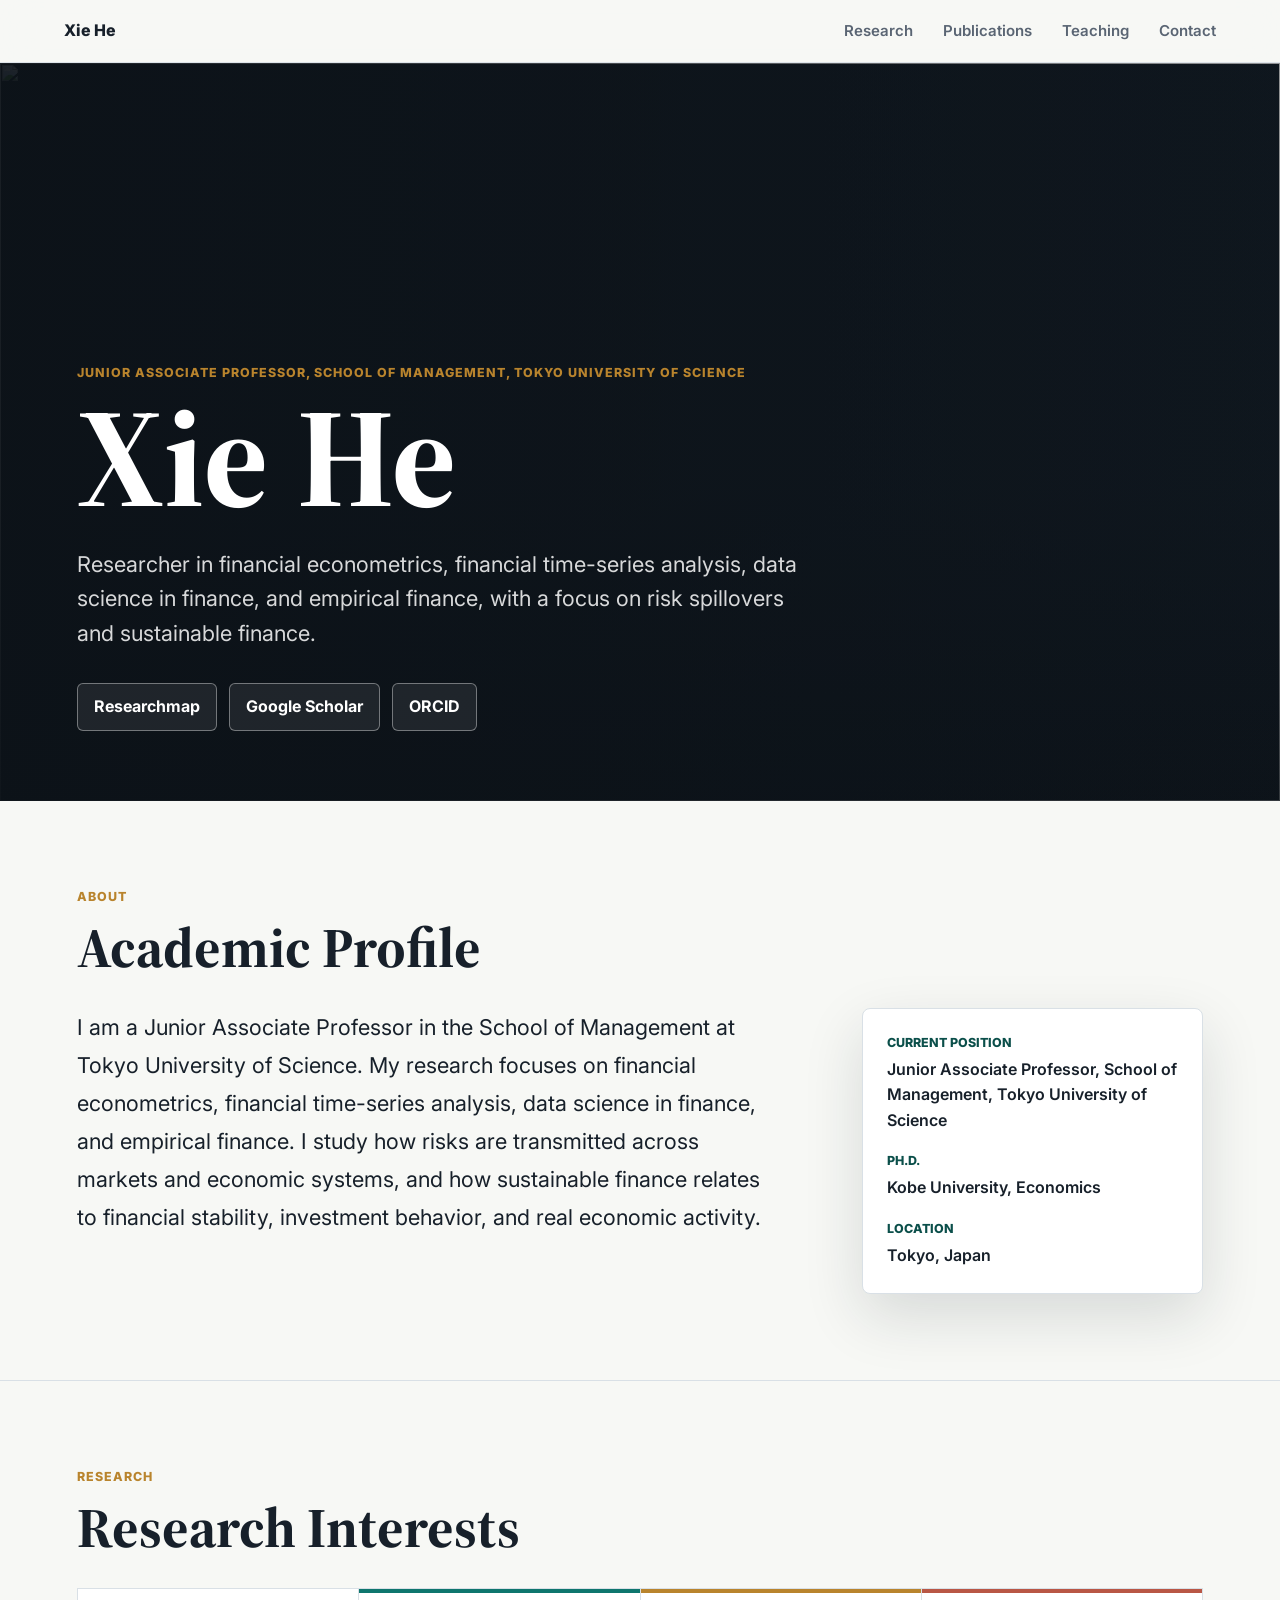
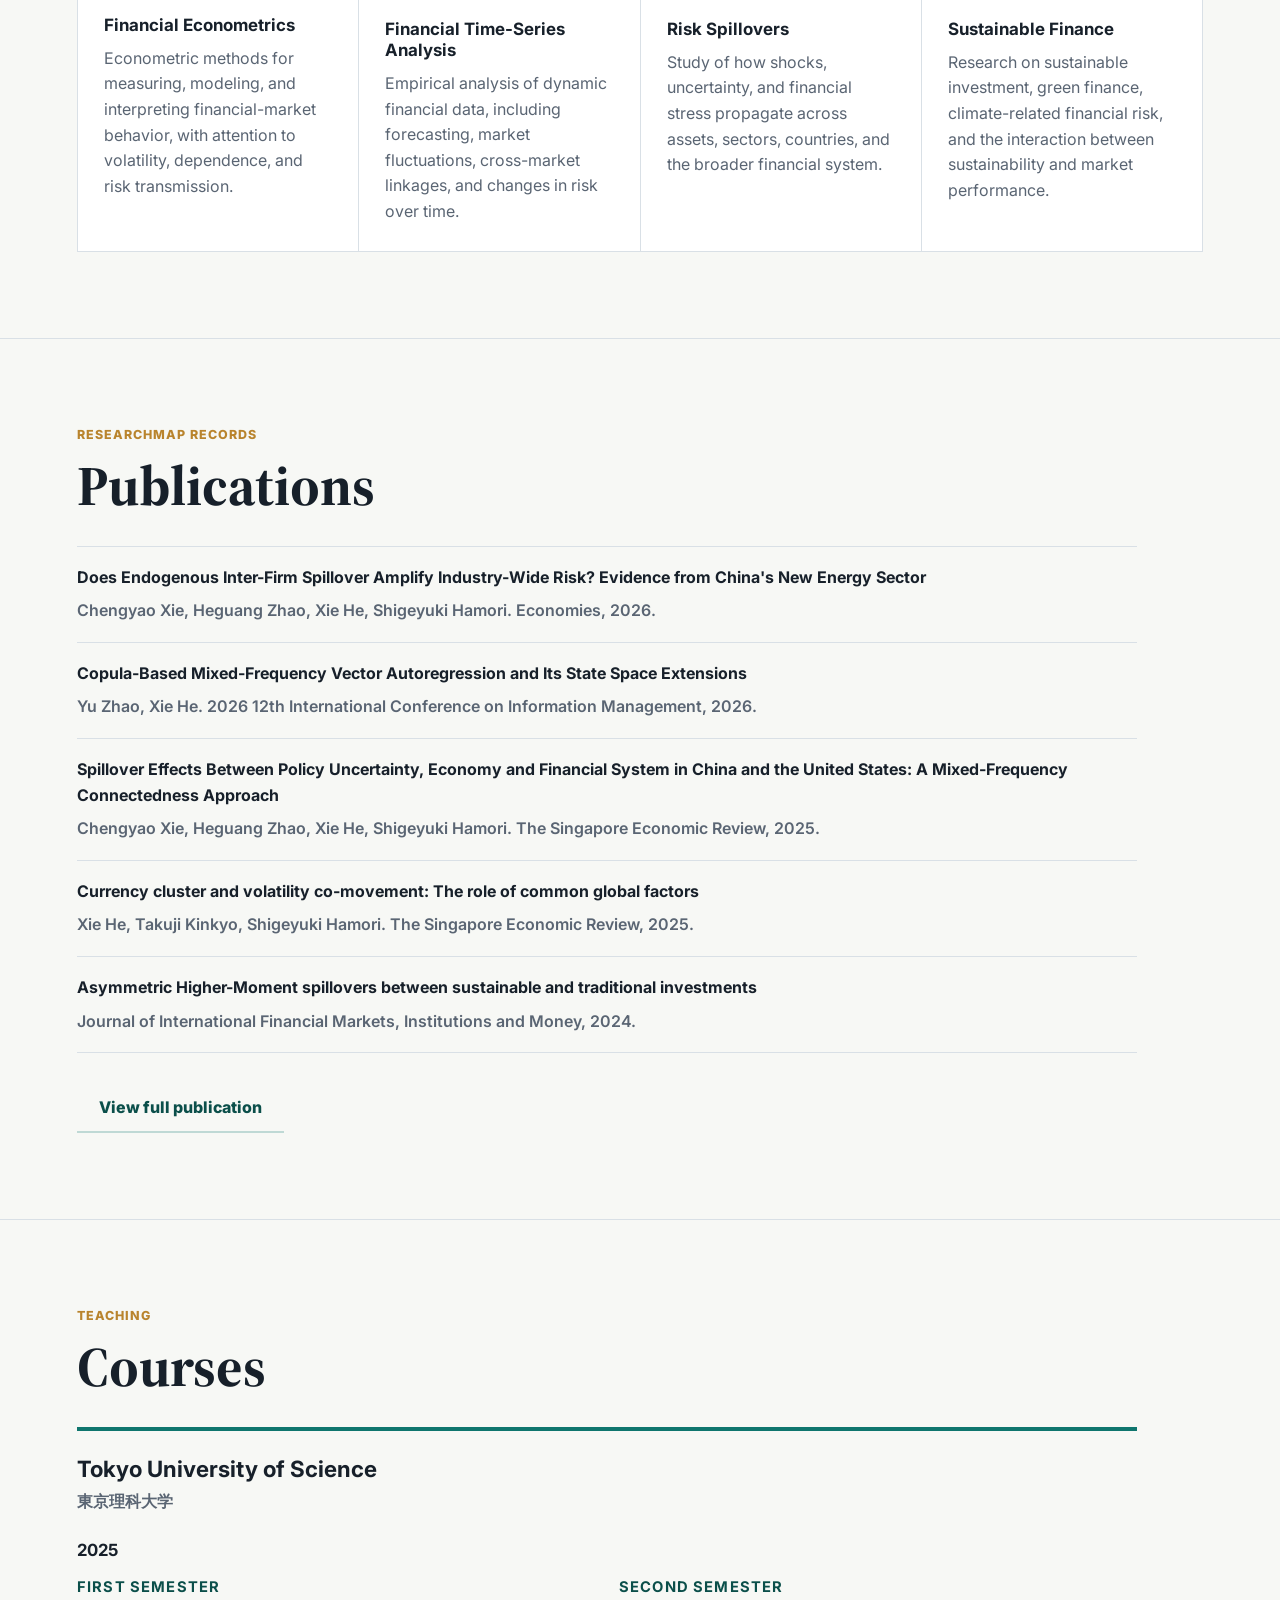
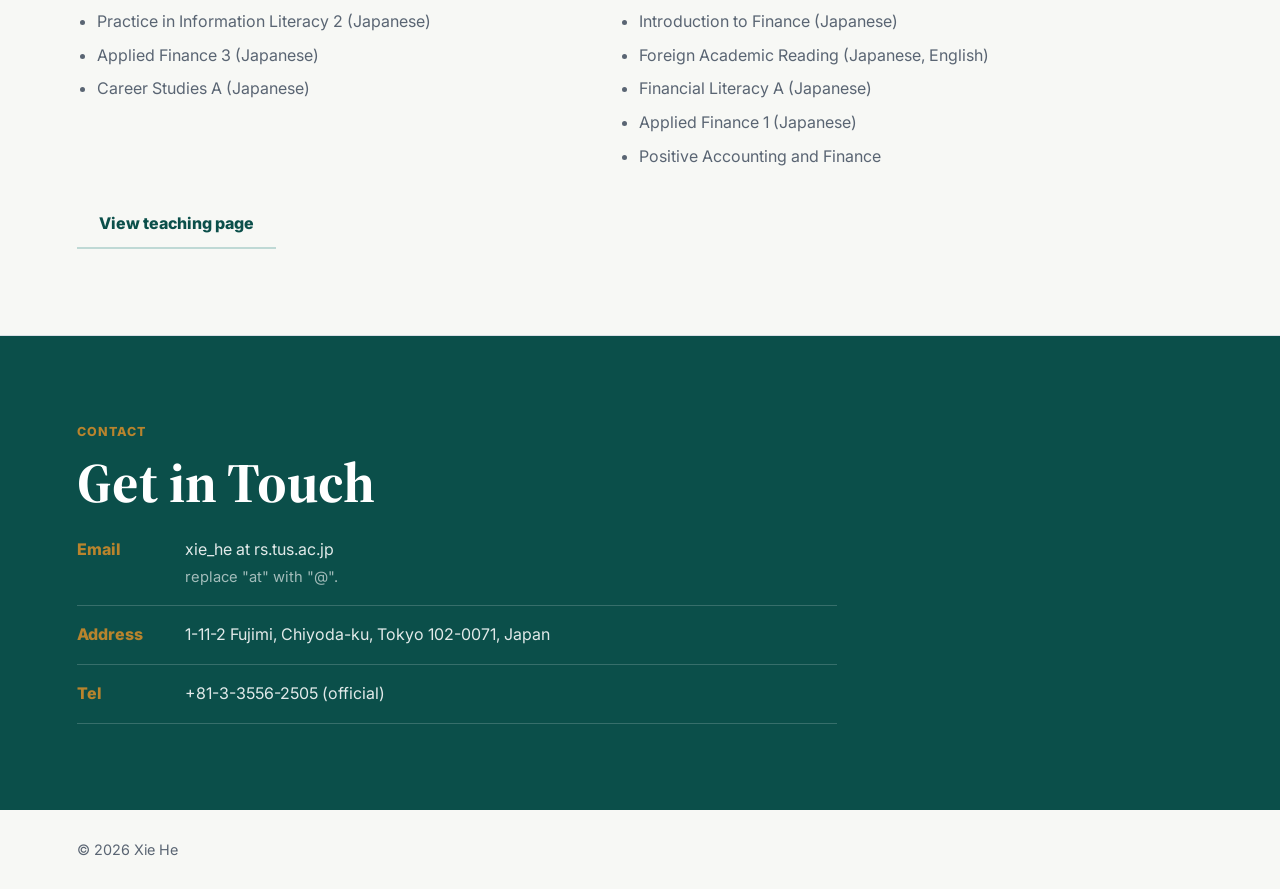
==== index.html @ 5fa8bd10 "Initial personal website" ====
<!doctype html>
<html lang="en">
  <head>
    <meta charset="utf-8">
    <meta name="viewport" content="width=device-width, initial-scale=1">
    <meta
      name="description"
      content="Personal academic website of Xie He, Junior Associate Professor at Tokyo University of Science."
    >
    <title>Xie He | Academic Website</title>
    <link rel="preconnect" href="https://fonts.googleapis.com">
    <link rel="preconnect" href="https://fonts.gstatic.com" crossorigin>
    <link
      href="https://fonts.googleapis.com/css2?family=Inter:wght@400;500;600;700;800&family=Source+Serif+4:opsz,wght@8..60,600;8..60,700&display=swap"
      rel="stylesheet"
    >
    <link rel="stylesheet" href="styles.css">
  </head>
  <body>
    <header class="site-header">
      <a class="brand" href="#top">Xie He</a>
      <nav class="nav" aria-label="Primary navigation">
        <a href="#research">Research</a>
        <a href="#publications">Publications</a>
        <a href="#teaching">Teaching</a>
        <a href="#contact">Contact</a>
      </nav>
    </header>

    <main id="top">
      <section class="hero" aria-labelledby="hero-title">
        <div class="hero-media" aria-hidden="true">
          <img src="assets/xie-he-portrait.jpg" alt="">
        </div>
        <div class="hero-content">
          <p class="eyebrow">Junior Associate Professor, School of Management, Tokyo University of Science</p>
          <h1 id="hero-title">Xie He</h1>
          <p class="hero-summary">
            Researcher in financial econometrics, financial time-series analysis,
            data science in finance, and empirical finance, with a focus on risk
            spillovers and sustainable finance.
          </p>
          <div class="hero-actions" aria-label="Profile links">
            <a href="https://researchmap.jp/xie_he" target="_blank" rel="noreferrer">Researchmap</a>
            <a href="https://scholar.google.com/citations?user=bqwHCJ0AAAAJ&hl" target="_blank" rel="noreferrer">Google Scholar</a>
            <a href="https://orcid.org/0009-0007-1790-4005" target="_blank" rel="noreferrer">ORCID</a>
          </div>
        </div>
      </section>

      <section class="intro band" aria-labelledby="about-title">
        <div class="section-heading">
          <p class="section-kicker">About</p>
          <h2 id="about-title">Academic Profile</h2>
        </div>
        <div class="intro-grid">
          <p>
            I am a Junior Associate Professor in the School of Management at Tokyo
            University of Science. My research focuses on financial econometrics,
            financial time-series analysis, data science in finance, and empirical
            finance. I study how risks are transmitted across markets and economic
            systems, and how sustainable finance relates to financial stability,
            investment behavior, and real economic activity.
          </p>
          <dl class="facts">
            <div>
              <dt>Current Position</dt>
              <dd>Junior Associate Professor, School of Management, Tokyo University of Science</dd>
            </div>
            <div>
              <dt>Ph.D.</dt>
              <dd>Kobe University, Economics</dd>
            </div>
            <div>
              <dt>Location</dt>
              <dd>Tokyo, Japan</dd>
            </div>
          </dl>
        </div>
      </section>

      <section id="research" class="band" aria-labelledby="research-title">
        <div class="section-heading">
          <p class="section-kicker">Research</p>
          <h2 id="research-title">Research Interests</h2>
        </div>
        <div class="research-list">
          <article>
            <h3>Financial Econometrics</h3>
            <p>
              Econometric methods for measuring, modeling, and interpreting
              financial-market behavior, with attention to volatility, dependence,
              and risk transmission.
            </p>
          </article>
          <article>
            <h3>Financial Time-Series Analysis</h3>
            <p>
              Empirical analysis of dynamic financial data, including forecasting,
              market fluctuations, cross-market linkages, and changes in risk over
              time.
            </p>
          </article>
          <article>
            <h3>Risk Spillovers</h3>
            <p>
              Study of how shocks, uncertainty, and financial stress propagate
              across assets, sectors, countries, and the broader financial system.
            </p>
          </article>
          <article>
            <h3>Sustainable Finance</h3>
            <p>
              Research on sustainable investment, green finance, climate-related
              financial risk, and the interaction between sustainability and market
              performance.
            </p>
          </article>
        </div>
      </section>

      <section id="publications" class="band publications" aria-labelledby="publications-title">
        <div class="section-heading">
          <p class="section-kicker">Researchmap Records</p>
          <h2 id="publications-title">Publications</h2>
        </div>
        <ol class="publication-list featured">
          <li>
            <a class="pub-title" href="https://doi.org/10.3390/economies14060197" target="_blank" rel="noreferrer">Does Endogenous Inter-Firm Spillover Amplify Industry-Wide Risk? Evidence from China's New Energy Sector</a>
            <span class="pub-meta">Chengyao Xie, Heguang Zhao, Xie He, Shigeyuki Hamori. Economies, 2026.</span>
          </li>
          <li>
            <a class="pub-title" href="https://researchmap.jp/xie_he/published_papers/52926385?lang=en" target="_blank" rel="noreferrer">Copula-Based Mixed-Frequency Vector Autoregression and Its State Space Extensions</a>
            <span class="pub-meta">Yu Zhao, Xie He. 2026 12th International Conference on Information Management, 2026.</span>
          </li>
          <li>
            <a class="pub-title" href="https://doi.org/10.1142/S0217590825480029" target="_blank" rel="noreferrer">Spillover Effects Between Policy Uncertainty, Economy and Financial System in China and the United States: A Mixed-Frequency Connectedness Approach</a>
            <span class="pub-meta">Chengyao Xie, Heguang Zhao, Xie He, Shigeyuki Hamori. The Singapore Economic Review, 2025.</span>
          </li>
          <li>
            <a class="pub-title" href="https://doi.org/10.1142/S0217590825500158" target="_blank" rel="noreferrer">Currency cluster and volatility co-movement: The role of common global factors</a>
            <span class="pub-meta">Xie He, Takuji Kinkyo, Shigeyuki Hamori. The Singapore Economic Review, 2025.</span>
          </li>
          <li>
            <a class="pub-title" href="https://doi.org/10.1016/j.intfin.2024.102078" target="_blank" rel="noreferrer">Asymmetric Higher-Moment spillovers between sustainable and traditional investments</a>
            <span class="pub-meta">Journal of International Financial Markets, Institutions and Money, 2024.</span>
          </li>
        </ol>
        <div class="text-link-row">
          <a class="button-link" href="publications.html">View full publication</a>
        </div>
      </section>

      <section id="teaching" class="band teaching" aria-labelledby="teaching-title">
        <div class="section-heading">
          <p class="section-kicker">Teaching</p>
          <h2 id="teaching-title">Courses</h2>
        </div>
        <div class="teaching-list">
          <article>
            <h3>Tokyo University of Science</h3>
            <p class="teaching-name">東京理科大学</p>
            <div class="teaching-year">
              <h4>2025</h4>
              <div class="semester-grid">
                <div>
                  <h5>First Semester</h5>
                  <ul>
                    <li>Practice in Information Literacy 2 (Japanese)</li>
                    <li>Applied Finance 3 (Japanese)</li>
                    <li>Career Studies A (Japanese)</li>
                  </ul>
                </div>
                <div>
                  <h5>Second Semester</h5>
                  <ul>
                    <li>Introduction to Finance (Japanese)</li>
                    <li>Foreign Academic Reading (Japanese, English)</li>
                    <li>Financial Literacy A (Japanese)</li>
                    <li>Applied Finance 1 (Japanese)</li>
                    <li>Positive Accounting and Finance</li>
                  </ul>
                </div>
              </div>
            </div>
          </article>
        </div>
        <div class="text-link-row">
          <a class="button-link" href="teaching.html">View teaching page</a>
        </div>
      </section>

      <section id="contact" class="contact-band" aria-labelledby="contact-title">
        <div class="contact-content">
          <p class="section-kicker">Contact</p>
          <h2 id="contact-title">Get in Touch</h2>
          <dl class="contact-details">
            <div>
              <dt>Email</dt>
              <dd>xie_he at rs.tus.ac.jp <span>replace "at" with "@".</span></dd>
            </div>
            <div>
              <dt>Address</dt>
              <dd>1-11-2 Fujimi, Chiyoda-ku, Tokyo 102-0071, Japan</dd>
            </div>
            <div>
              <dt>Tel</dt>
              <dd>+81-3-3556-2505 (official)</dd>
            </div>
          </dl>
        </div>
      </section>
    </main>

    <footer class="site-footer">
      <span>© 2026 Xie He</span>
    </footer>
  </body>
</html>
---- styles.css ----
:root {
  --ink: #17202a;
  --muted: #5a6573;
  --line: #d9e0e6;
  --paper: #f7f8f5;
  --white: #ffffff;
  --teal: #0f766e;
  --teal-dark: #0b4f4a;
  --gold: #b9842d;
  --coral: #b95745;
  --shadow: 0 22px 60px rgba(23, 32, 42, 0.14);
}

* {
  box-sizing: border-box;
}

html {
  scroll-behavior: smooth;
}

body {
  margin: 0;
  color: var(--ink);
  background: var(--paper);
  font-family: Inter, system-ui, -apple-system, BlinkMacSystemFont, "Segoe UI", sans-serif;
  line-height: 1.6;
}

a {
  color: inherit;
  text-decoration: none;
}

.site-header {
  position: sticky;
  top: 0;
  z-index: 10;
  display: flex;
  align-items: center;
  justify-content: space-between;
  gap: 24px;
  padding: 18px clamp(20px, 5vw, 72px);
  background: rgba(247, 248, 245, 0.9);
  border-bottom: 1px solid rgba(217, 224, 230, 0.8);
  backdrop-filter: blur(18px);
}

.brand {
  font-weight: 800;
  letter-spacing: 0;
}

.nav {
  display: flex;
  align-items: center;
  gap: clamp(14px, 3vw, 30px);
  color: var(--muted);
  font-size: 0.94rem;
  font-weight: 600;
}

.nav a:hover,
.text-link-row a:hover,
.contact-links a:hover {
  color: var(--teal);
}

.hero {
  min-height: 82vh;
  display: grid;
  align-items: end;
  position: relative;
  isolation: isolate;
  overflow: hidden;
  padding: 120px clamp(22px, 6vw, 84px) 70px;
  color: var(--white);
  background: #101820;
}

.hero-media {
  position: absolute;
  inset: 0;
  z-index: -2;
}

.hero-media img {
  width: 100%;
  height: 100%;
  object-fit: cover;
  object-position: 68% center;
  filter: saturate(0.9);
}

.hero::after {
  content: "";
  position: absolute;
  inset: 0;
  z-index: -1;
  background:
    linear-gradient(90deg, rgba(12, 18, 24, 0.92), rgba(12, 18, 24, 0.66) 45%, rgba(12, 18, 24, 0.2)),
    linear-gradient(0deg, rgba(12, 18, 24, 0.72), rgba(12, 18, 24, 0.08) 42%);
}

.hero-content {
  max-width: 820px;
}

.eyebrow,
.section-kicker {
  margin: 0 0 12px;
  color: var(--gold);
  font-size: 0.78rem;
  font-weight: 800;
  letter-spacing: 0.08em;
  text-transform: uppercase;
}

.hero h1 {
  margin: 0;
  font-family: "Source Serif 4", Georgia, serif;
  font-size: clamp(4.4rem, 11vw, 9rem);
  line-height: 0.88;
  letter-spacing: 0;
}

.hero-summary {
  max-width: 720px;
  margin: 28px 0 0;
  color: rgba(255, 255, 255, 0.84);
  font-size: clamp(1.05rem, 2.2vw, 1.36rem);
}

.hero-actions,
.text-link-row,
.contact-links {
  display: flex;
  flex-wrap: wrap;
  gap: 12px;
  margin-top: 32px;
}

.hero-actions a,
.contact-links a {
  min-height: 44px;
  display: inline-flex;
  align-items: center;
  justify-content: center;
  padding: 10px 16px;
  border: 1px solid rgba(255, 255, 255, 0.38);
  background: rgba(255, 255, 255, 0.08);
  color: var(--white);
  font-weight: 700;
  border-radius: 6px;
}

.hero-actions a:hover {
  background: rgba(255, 255, 255, 0.18);
}

.band {
  padding: 86px clamp(22px, 6vw, 84px);
  border-bottom: 1px solid var(--line);
}

.section-heading {
  max-width: 780px;
  margin-bottom: 32px;
}

.section-heading.compact {
  margin-bottom: 16px;
}

h2 {
  margin: 0;
  font-family: "Source Serif 4", Georgia, serif;
  font-size: clamp(2rem, 4.8vw, 3.5rem);
  line-height: 1.02;
  letter-spacing: 0;
}

h3 {
  margin: 0 0 10px;
  font-size: 1.06rem;
  line-height: 1.25;
}

p {
  margin: 0;
  color: var(--muted);
}

.intro-grid {
  display: grid;
  grid-template-columns: minmax(0, 1.35fr) minmax(280px, 0.65fr);
  gap: clamp(30px, 6vw, 80px);
  align-items: start;
}

.intro-grid > p {
  max-width: 820px;
  color: var(--ink);
  font-size: clamp(1.12rem, 2vw, 1.36rem);
  line-height: 1.75;
}

.facts {
  margin: 0;
  display: grid;
  gap: 18px;
  padding: 24px;
  background: var(--white);
  border: 1px solid var(--line);
  border-radius: 8px;
  box-shadow: var(--shadow);
}

.facts div {
  display: grid;
  gap: 4px;
}

.facts dt {
  color: var(--teal-dark);
  font-size: 0.78rem;
  font-weight: 800;
  text-transform: uppercase;
}

.facts dd {
  margin: 0;
  color: var(--ink);
  font-weight: 600;
}

.research-list {
  display: grid;
  grid-template-columns: repeat(4, minmax(0, 1fr));
  gap: 1px;
  background: var(--line);
  border: 1px solid var(--line);
}

.research-list article {
  min-height: 230px;
  padding: 26px;
  background: var(--white);
}

.research-list article:nth-child(2) {
  border-top: 4px solid var(--teal);
}

.research-list article:nth-child(3) {
  border-top: 4px solid var(--gold);
}

.research-list article:nth-child(4) {
  border-top: 4px solid var(--coral);
}

.publication-list {
  max-width: 1060px;
  margin: 0;
  padding: 0;
  list-style: none;
  border-top: 1px solid var(--line);
}

.publication-group {
  max-width: 1060px;
  margin-top: 34px;
}

.publication-group:first-of-type {
  margin-top: 0;
}

.publication-group h3 {
  margin: 0 0 12px;
  font-size: 1rem;
  text-transform: uppercase;
  letter-spacing: 0.08em;
  color: var(--deep);
}

.publication-list li {
  display: grid;
  grid-template-columns: minmax(0, 1fr) minmax(140px, 220px);
  gap: 20px;
  padding: 22px 0;
  border-bottom: 1px solid var(--line);
}

.publication-list.detailed li {
  grid-template-columns: 1fr;
  gap: 8px;
}

.publication-list.featured {
  margin-bottom: 26px;
}

.publication-list.featured li {
  grid-template-columns: 1fr;
  gap: 8px;
  padding: 18px 0;
}

.pub-title {
  font-weight: 700;
}

a.pub-title {
  color: var(--deep);
  text-decoration-color: var(--teal);
  text-underline-offset: 4px;
}

.pub-meta {
  color: var(--muted);
  font-weight: 600;
}

.publication-summary {
  max-width: 680px;
  margin: 0 0 24px;
  color: var(--muted);
  font-size: 1.05rem;
}

.button-link {
  display: inline-flex;
  align-items: center;
  justify-content: center;
  min-height: 48px;
  padding: 0 22px;
  border: 1px solid var(--deep);
  background: var(--deep);
  color: #fff;
  font-weight: 800;
  text-decoration: none;
}

.publication-page {
  padding-top: 72px;
}

.publication-hero {
  padding-bottom: 36px;
}

.publication-hero h1 {
  margin: 0 0 14px;
  font-family: "Source Serif 4", Georgia, serif;
  font-size: clamp(2.4rem, 6vw, 4.8rem);
  line-height: 0.95;
  letter-spacing: 0;
}

.publication-hero p:last-child {
  max-width: 720px;
  color: var(--muted);
}

.publication-section {
  padding-top: 34px;
}

.publication-section h2 {
  margin: 0 0 20px;
  font-family: "Source Serif 4", Georgia, serif;
  font-size: clamp(1.8rem, 3vw, 2.8rem);
  letter-spacing: 0;
}

.text-link-row a {
  color: var(--teal-dark);
  font-weight: 800;
  border-bottom: 2px solid rgba(15, 118, 110, 0.24);
}

.split {
  display: grid;
  grid-template-columns: repeat(2, minmax(0, 1fr));
  gap: clamp(32px, 6vw, 84px);
}

.split > div {
  padding-top: 28px;
  border-top: 4px solid var(--teal);
}

.split > div:last-child {
  border-top-color: var(--gold);
}

.teaching-list {
  display: grid;
  gap: 30px;
  max-width: 1060px;
}

.teaching-list article {
  padding-top: 24px;
  border-top: 4px solid var(--teal);
}

.teaching-list article:nth-child(2) {
  border-top-color: var(--gold);
}

.teaching-list h3 {
  margin: 0;
  font-size: 1.4rem;
}

.teaching-name {
  margin: 6px 0 20px;
  color: var(--muted);
  font-weight: 700;
}

.teaching-year {
  margin-top: 22px;
}

.teaching-year h4 {
  margin: 0 0 12px;
  font-size: 1.05rem;
}

.semester-grid {
  display: grid;
  grid-template-columns: repeat(2, minmax(0, 1fr));
  gap: 24px;
}

.semester-grid.single {
  grid-template-columns: 1fr;
}

.semester-grid h5 {
  margin: 0 0 10px;
  color: var(--teal-dark);
  font-size: 0.92rem;
  text-transform: uppercase;
  letter-spacing: 0.08em;
}

.semester-grid ul {
  margin: 0;
  padding-left: 20px;
  color: var(--muted);
}

.semester-grid li + li {
  margin-top: 8px;
}

.contact-band {
  padding: 86px clamp(22px, 6vw, 84px);
  color: var(--white);
  background: var(--teal-dark);
}

.contact-content {
  max-width: 850px;
}

.contact-content p:not(.section-kicker) {
  max-width: 660px;
  margin-top: 18px;
  color: rgba(255, 255, 255, 0.78);
}

.contact-details {
  display: grid;
  gap: 16px;
  max-width: 760px;
  margin: 26px 0 0;
}

.contact-details div {
  display: grid;
  grid-template-columns: 90px minmax(0, 1fr);
  gap: 18px;
  padding-bottom: 16px;
  border-bottom: 1px solid rgba(255, 255, 255, 0.18);
}

.contact-details dt {
  color: var(--gold);
  font-weight: 800;
}

.contact-details dd {
  margin: 0;
  color: rgba(255, 255, 255, 0.88);
}

.contact-details span {
  display: block;
  margin-top: 3px;
  color: rgba(255, 255, 255, 0.62);
  font-size: 0.92rem;
}

.contact-links a {
  border-color: rgba(255, 255, 255, 0.28);
}

.site-footer {
  display: flex;
  justify-content: space-between;
  gap: 20px;
  padding: 28px clamp(22px, 6vw, 84px);
  color: var(--muted);
  font-size: 0.9rem;
}

@media (max-width: 920px) {
  .intro-grid,
  .split,
  .publication-list li,
  .semester-grid {
    grid-template-columns: 1fr;
  }

  .contact-details div {
    grid-template-columns: 1fr;
    gap: 4px;
  }

  .research-list {
    grid-template-columns: repeat(2, minmax(0, 1fr));
  }
}

@media (max-width: 680px) {
  .site-header {
    align-items: flex-start;
    flex-direction: column;
    padding-block: 14px;
  }

  .nav {
    width: 100%;
    overflow-x: auto;
    padding-bottom: 2px;
  }

  .hero {
    min-height: 76vh;
    padding-top: 100px;
  }

  .hero::after {
    background:
      linear-gradient(90deg, rgba(12, 18, 24, 0.94), rgba(12, 18, 24, 0.72)),
      linear-gradient(0deg, rgba(12, 18, 24, 0.76), rgba(12, 18, 24, 0.14));
  }

  .hero h1 {
    font-size: clamp(4rem, 22vw, 6rem);
  }

  .band,
  .contact-band {
    padding-block: 62px;
  }

  .research-list {
    grid-template-columns: 1fr;
  }

  .research-list article {
    min-height: auto;
  }

  .site-footer {
    flex-direction: column;
  }
}
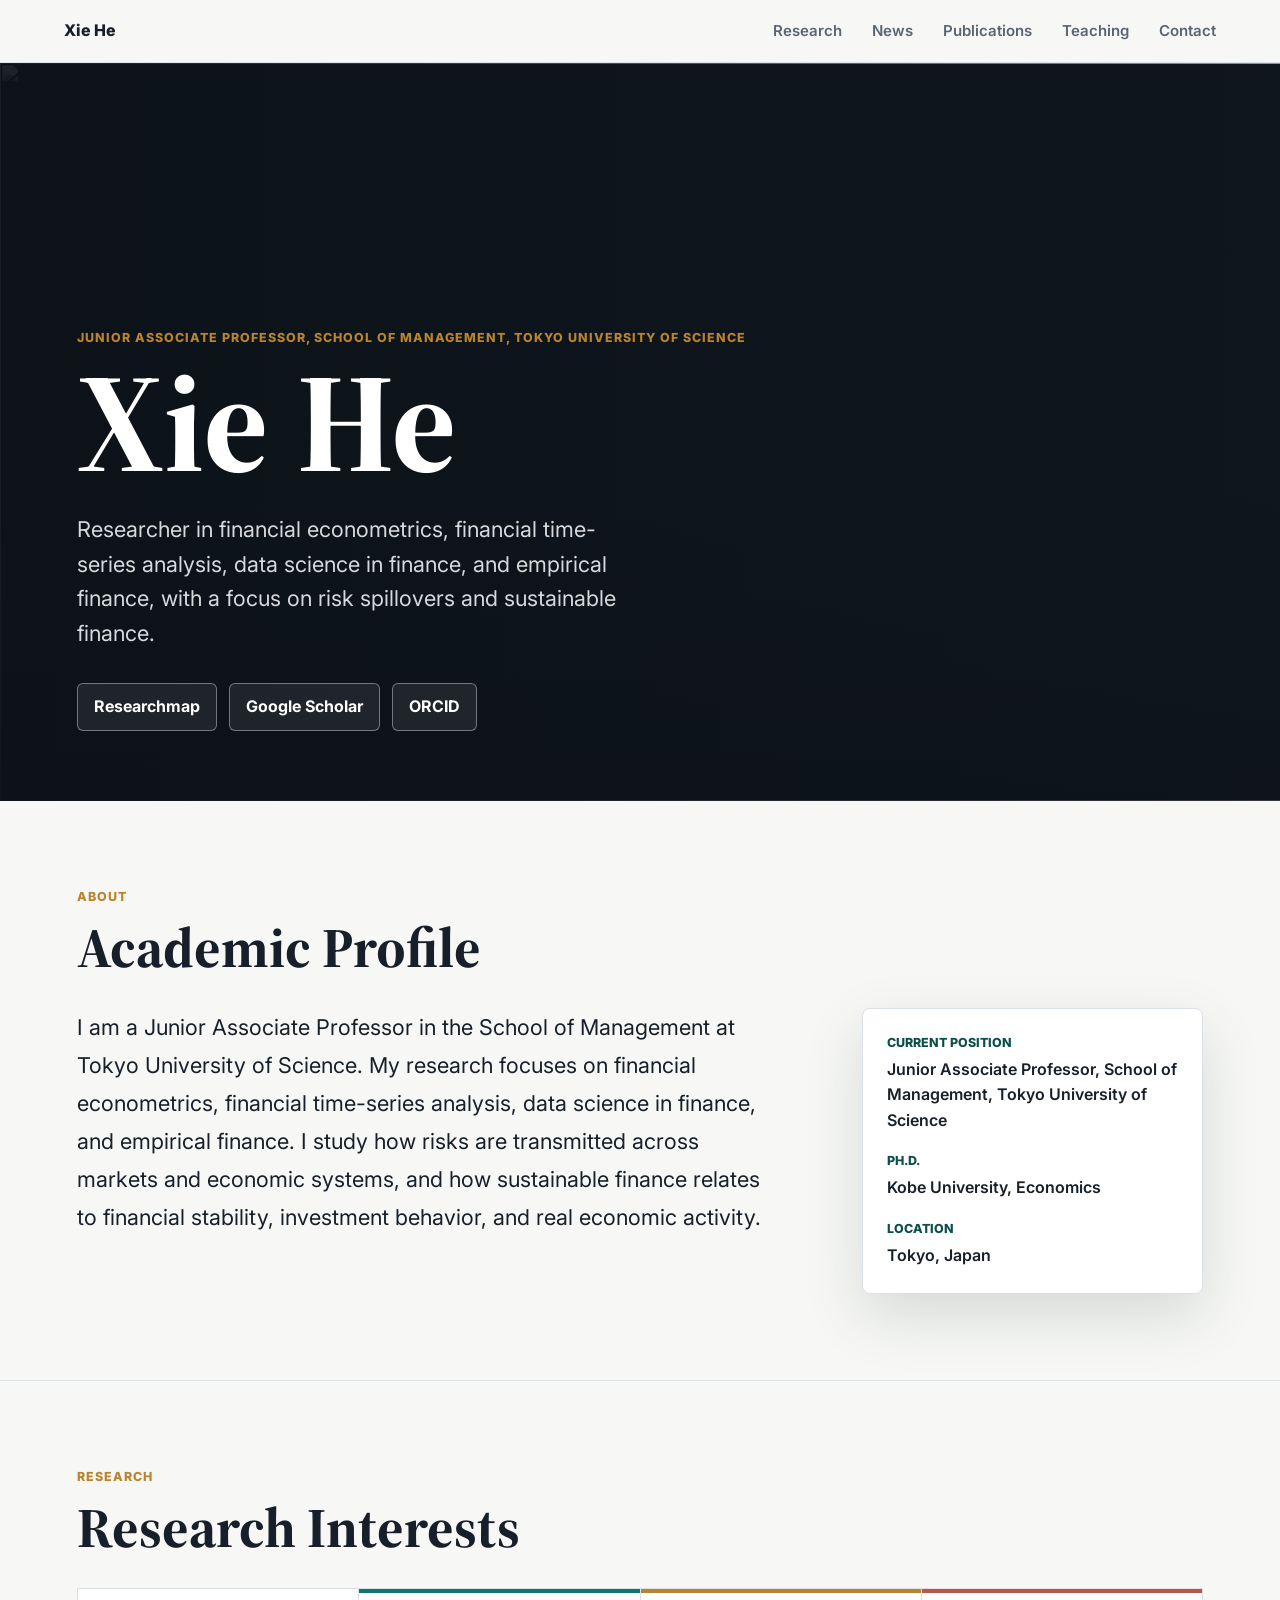
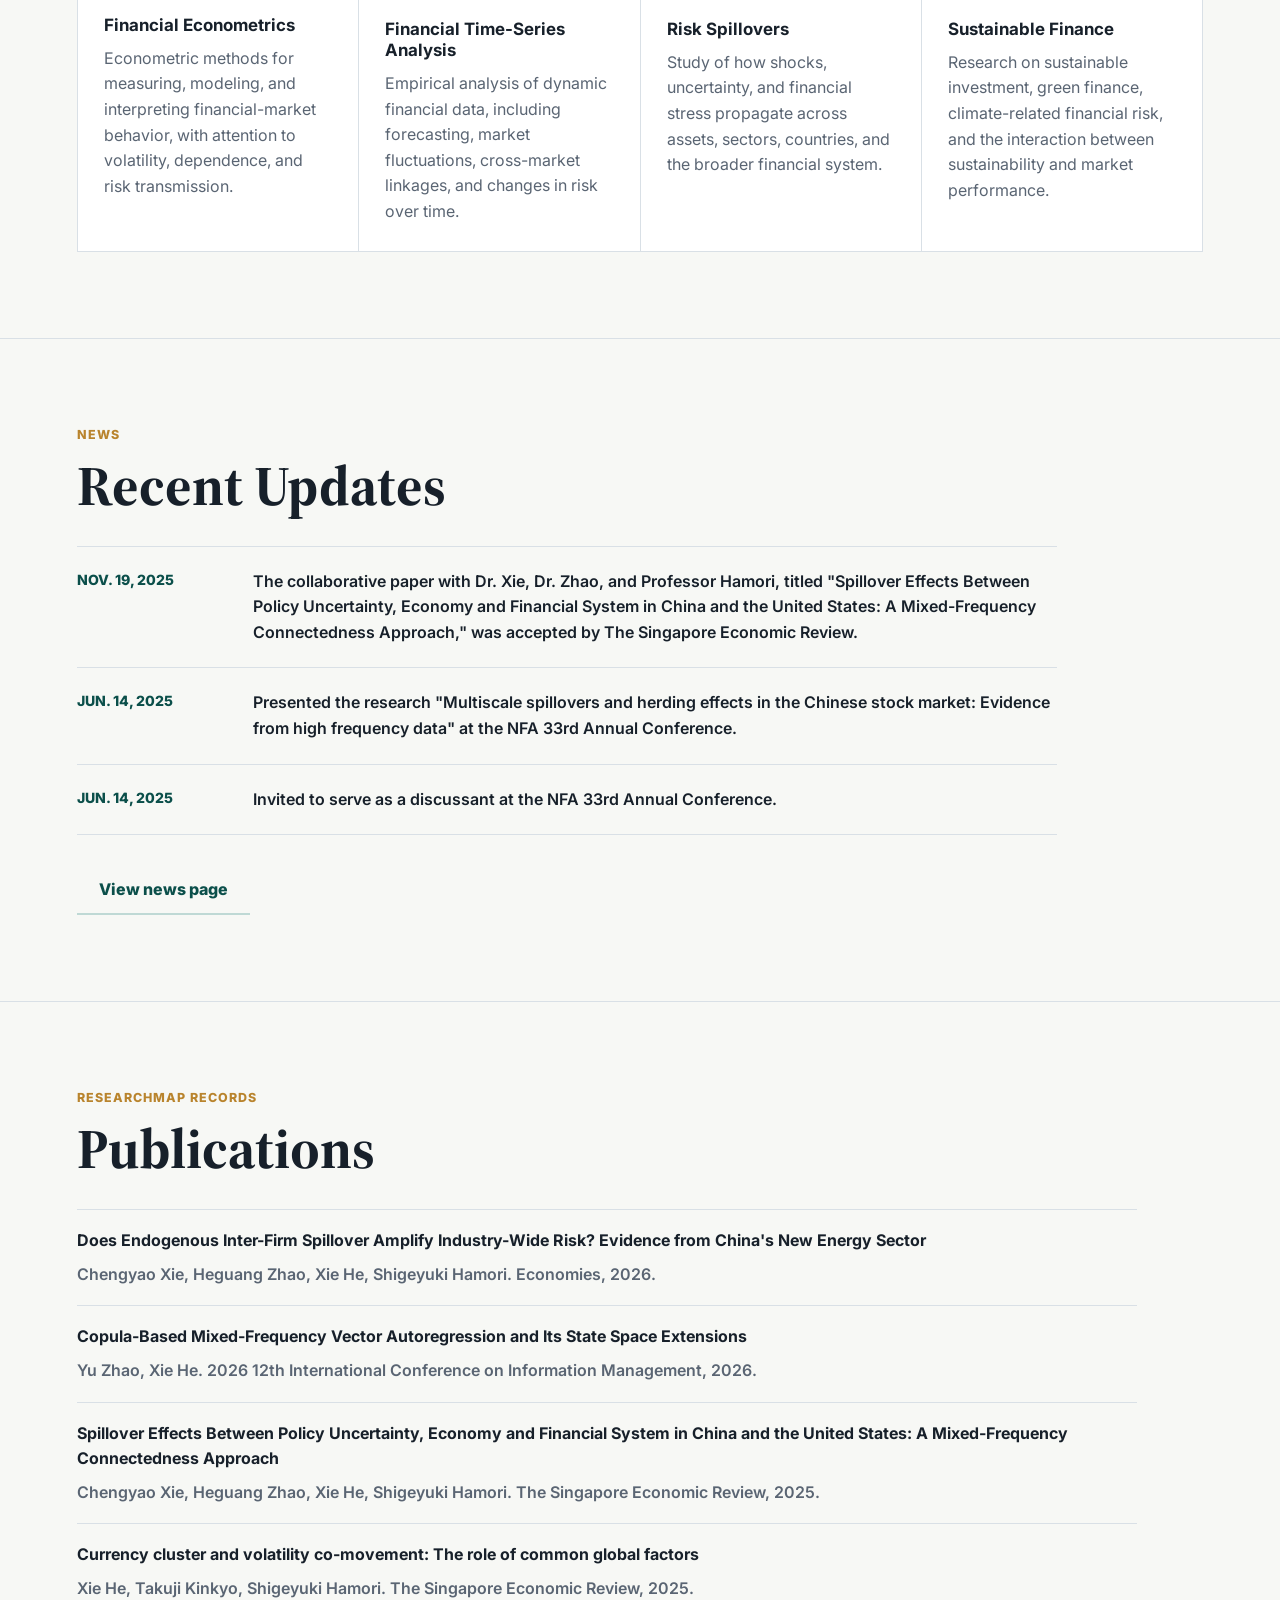
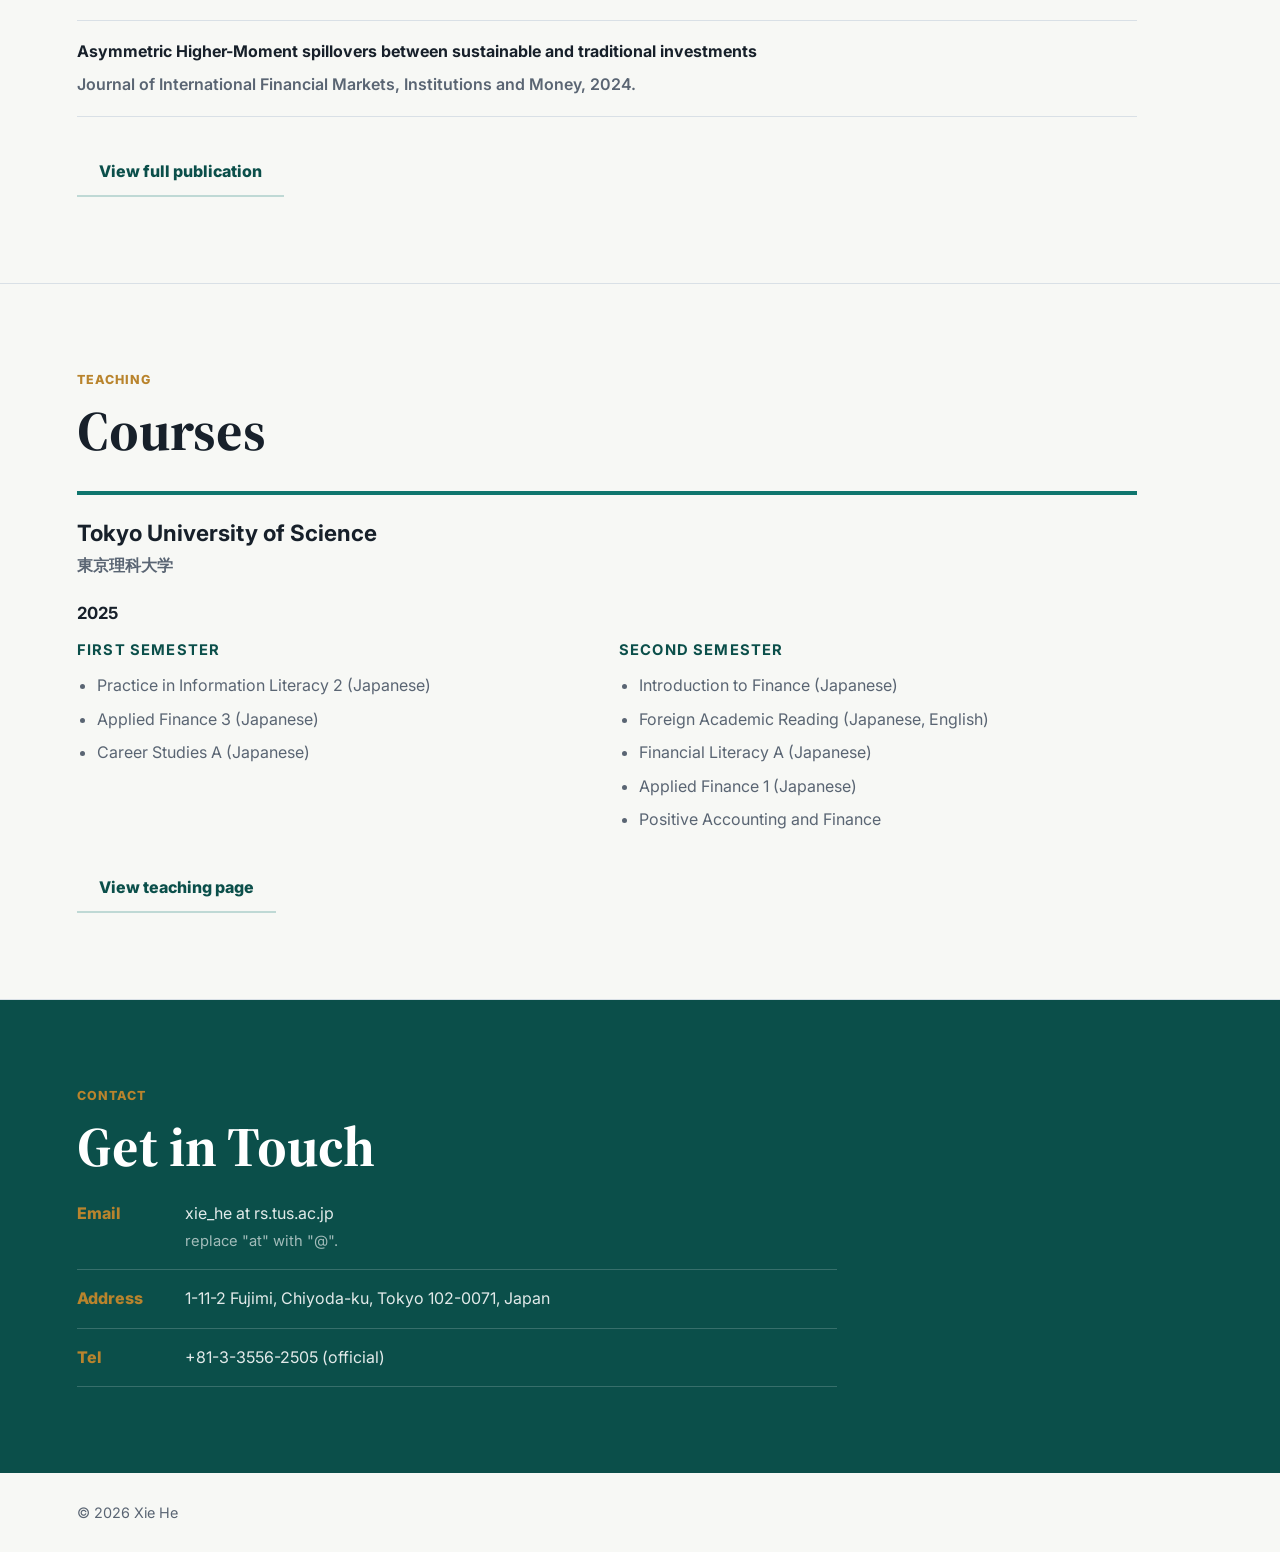
==== commit 3b628585: "Add news section and page" ====
--- a/index.html
+++ b/index.html
@@ -21,6 +21,7 @@
       <a class="brand" href="#top">Xie He</a>
       <nav class="nav" aria-label="Primary navigation">
         <a href="#research">Research</a>
+        <a href="#news">News</a>
         <a href="#publications">Publications</a>
         <a href="#teaching">Teaching</a>
         <a href="#contact">Contact</a>
@@ -116,6 +117,43 @@
               performance.
             </p>
           </article>
+        </div>
+      </section>
+
+      <section id="news" class="band news" aria-labelledby="news-title">
+        <div class="section-heading">
+          <p class="section-kicker">News</p>
+          <h2 id="news-title">Recent Updates</h2>
+        </div>
+        <ol class="news-list featured">
+          <li>
+            <time datetime="2025-11-19">Nov. 19, 2025</time>
+            <p>
+              The collaborative paper with Dr. Xie, Dr. Zhao, and Professor
+              Hamori, titled "Spillover Effects Between Policy Uncertainty,
+              Economy and Financial System in China and the United States: A
+              Mixed-Frequency Connectedness Approach," was accepted by The
+              Singapore Economic Review.
+            </p>
+          </li>
+          <li>
+            <time datetime="2025-06-14">Jun. 14, 2025</time>
+            <p>
+              Presented the research "Multiscale spillovers and herding effects
+              in the Chinese stock market: Evidence from high frequency data" at
+              the NFA 33rd Annual Conference.
+            </p>
+          </li>
+          <li>
+            <time datetime="2025-06-14">Jun. 14, 2025</time>
+            <p>
+              Invited to serve as a discussant at the NFA 33rd Annual
+              Conference.
+            </p>
+          </li>
+        </ol>
+        <div class="text-link-row">
+          <a class="button-link" href="news.html">View news page</a>
         </div>
       </section>
 
--- a/styles.css
+++ b/styles.css
@@ -85,10 +85,11 @@
 }
 
 .hero-media img {
-  width: 100%;
+  width: 120%;
   height: 100%;
+  max-width: none;
   object-fit: cover;
-  object-position: 68% center;
+  object-position: center 24%;
   filter: saturate(0.9);
 }
 
@@ -125,7 +126,7 @@
 }
 
 .hero-summary {
-  max-width: 720px;
+  max-width: 540px;
   margin: 28px 0 0;
   color: rgba(255, 255, 255, 0.84);
   font-size: clamp(1.05rem, 2.2vw, 1.36rem);
@@ -308,6 +309,38 @@
   padding: 18px 0;
 }
 
+.news-list {
+  max-width: 980px;
+  margin: 0;
+  padding: 0;
+  list-style: none;
+  border-top: 1px solid var(--line);
+}
+
+.news-list li {
+  display: grid;
+  grid-template-columns: 150px minmax(0, 1fr);
+  gap: 26px;
+  padding: 22px 0;
+  border-bottom: 1px solid var(--line);
+}
+
+.news-list.featured {
+  margin-bottom: 26px;
+}
+
+.news-list time {
+  color: var(--teal-dark);
+  font-size: 0.88rem;
+  font-weight: 800;
+  text-transform: uppercase;
+}
+
+.news-list p {
+  color: var(--ink);
+  font-weight: 600;
+}
+
 .pub-title {
   font-weight: 700;
 }
@@ -375,6 +408,13 @@
   letter-spacing: 0;
 }
 
+.news-section h2 {
+  margin: 0 0 20px;
+  font-family: "Source Serif 4", Georgia, serif;
+  font-size: clamp(1.8rem, 3vw, 2.8rem);
+  letter-spacing: 0;
+}
+
 .text-link-row a {
   color: var(--teal-dark);
   font-weight: 800;
@@ -524,6 +564,7 @@
   .intro-grid,
   .split,
   .publication-list li,
+  .news-list li,
   .semester-grid {
     grid-template-columns: 1fr;
   }
@@ -547,13 +588,20 @@
 
   .nav {
     width: 100%;
+    gap: 10px;
     overflow-x: auto;
     padding-bottom: 2px;
+    font-size: 0.86rem;
   }
 
   .hero {
     min-height: 76vh;
     padding-top: 100px;
+  }
+
+  .hero-media img {
+    width: 100%;
+    object-position: 68% 24%;
   }
 
   .hero::after {
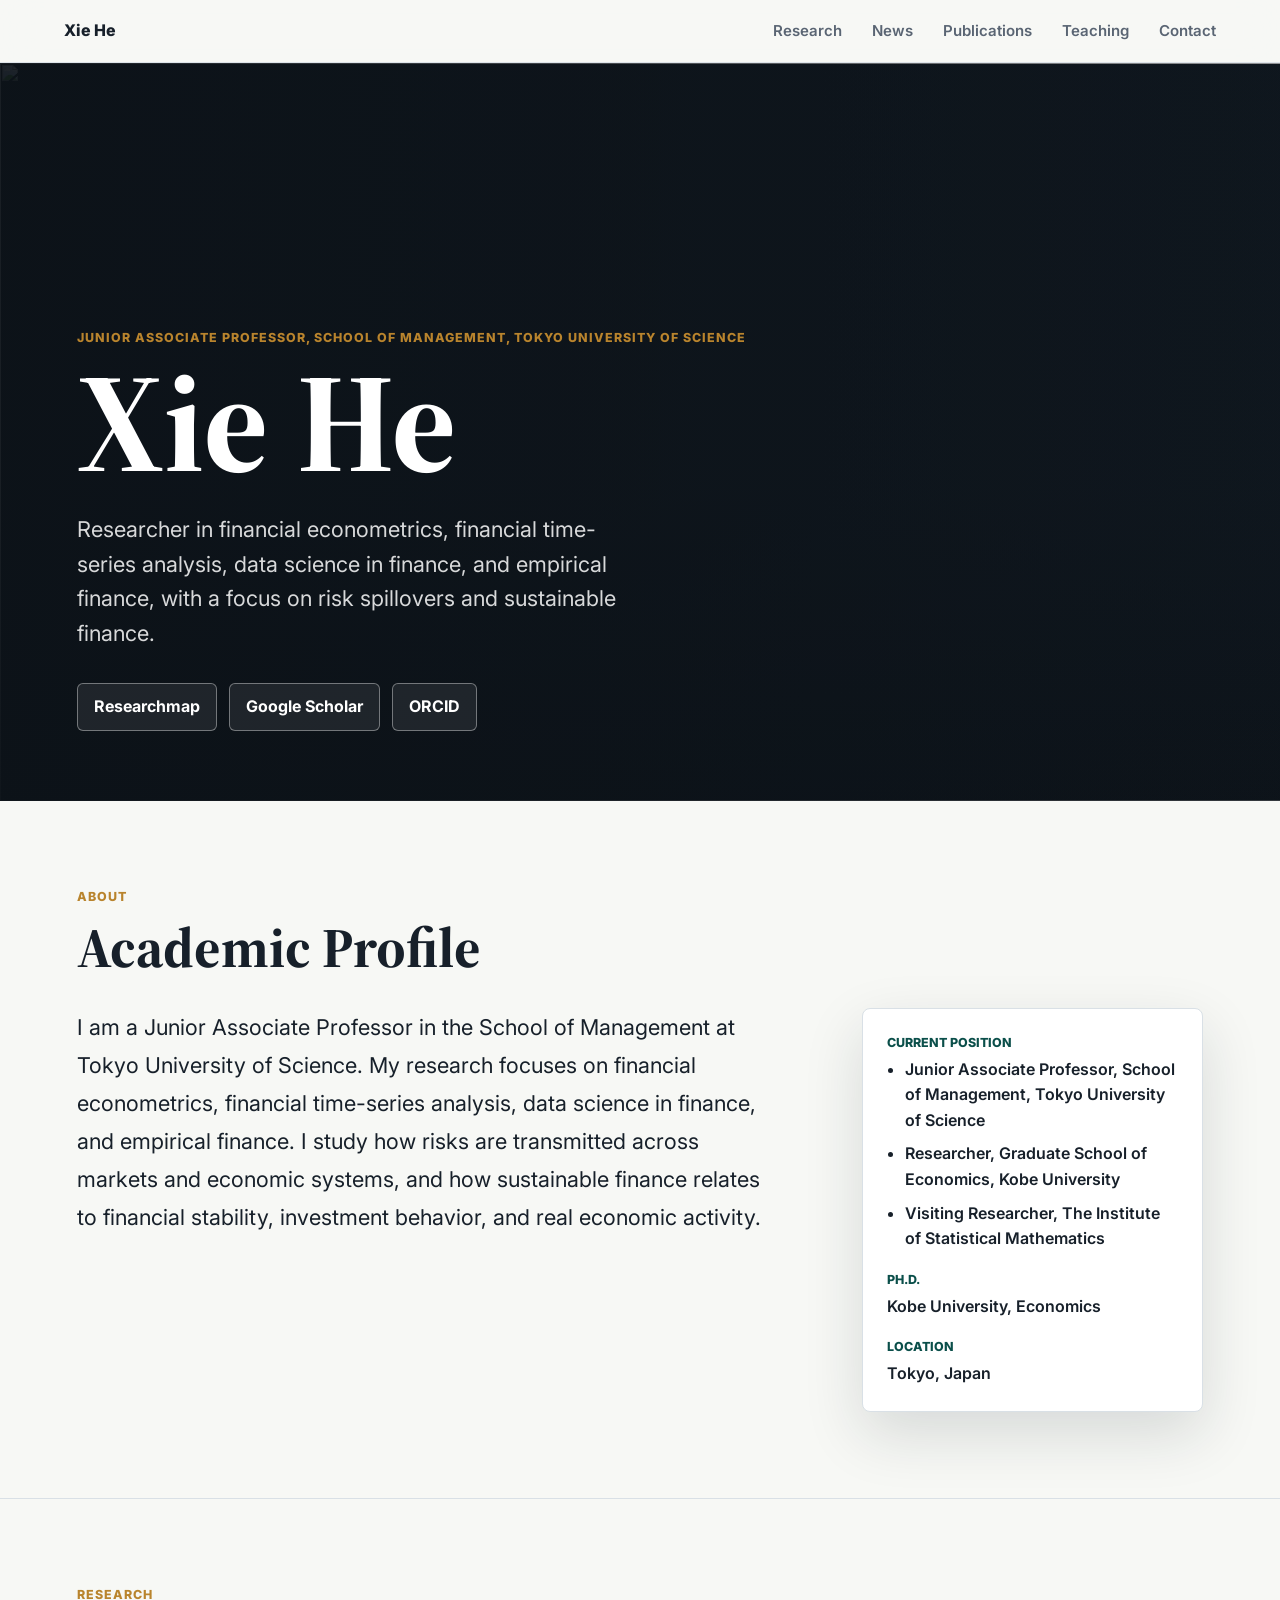
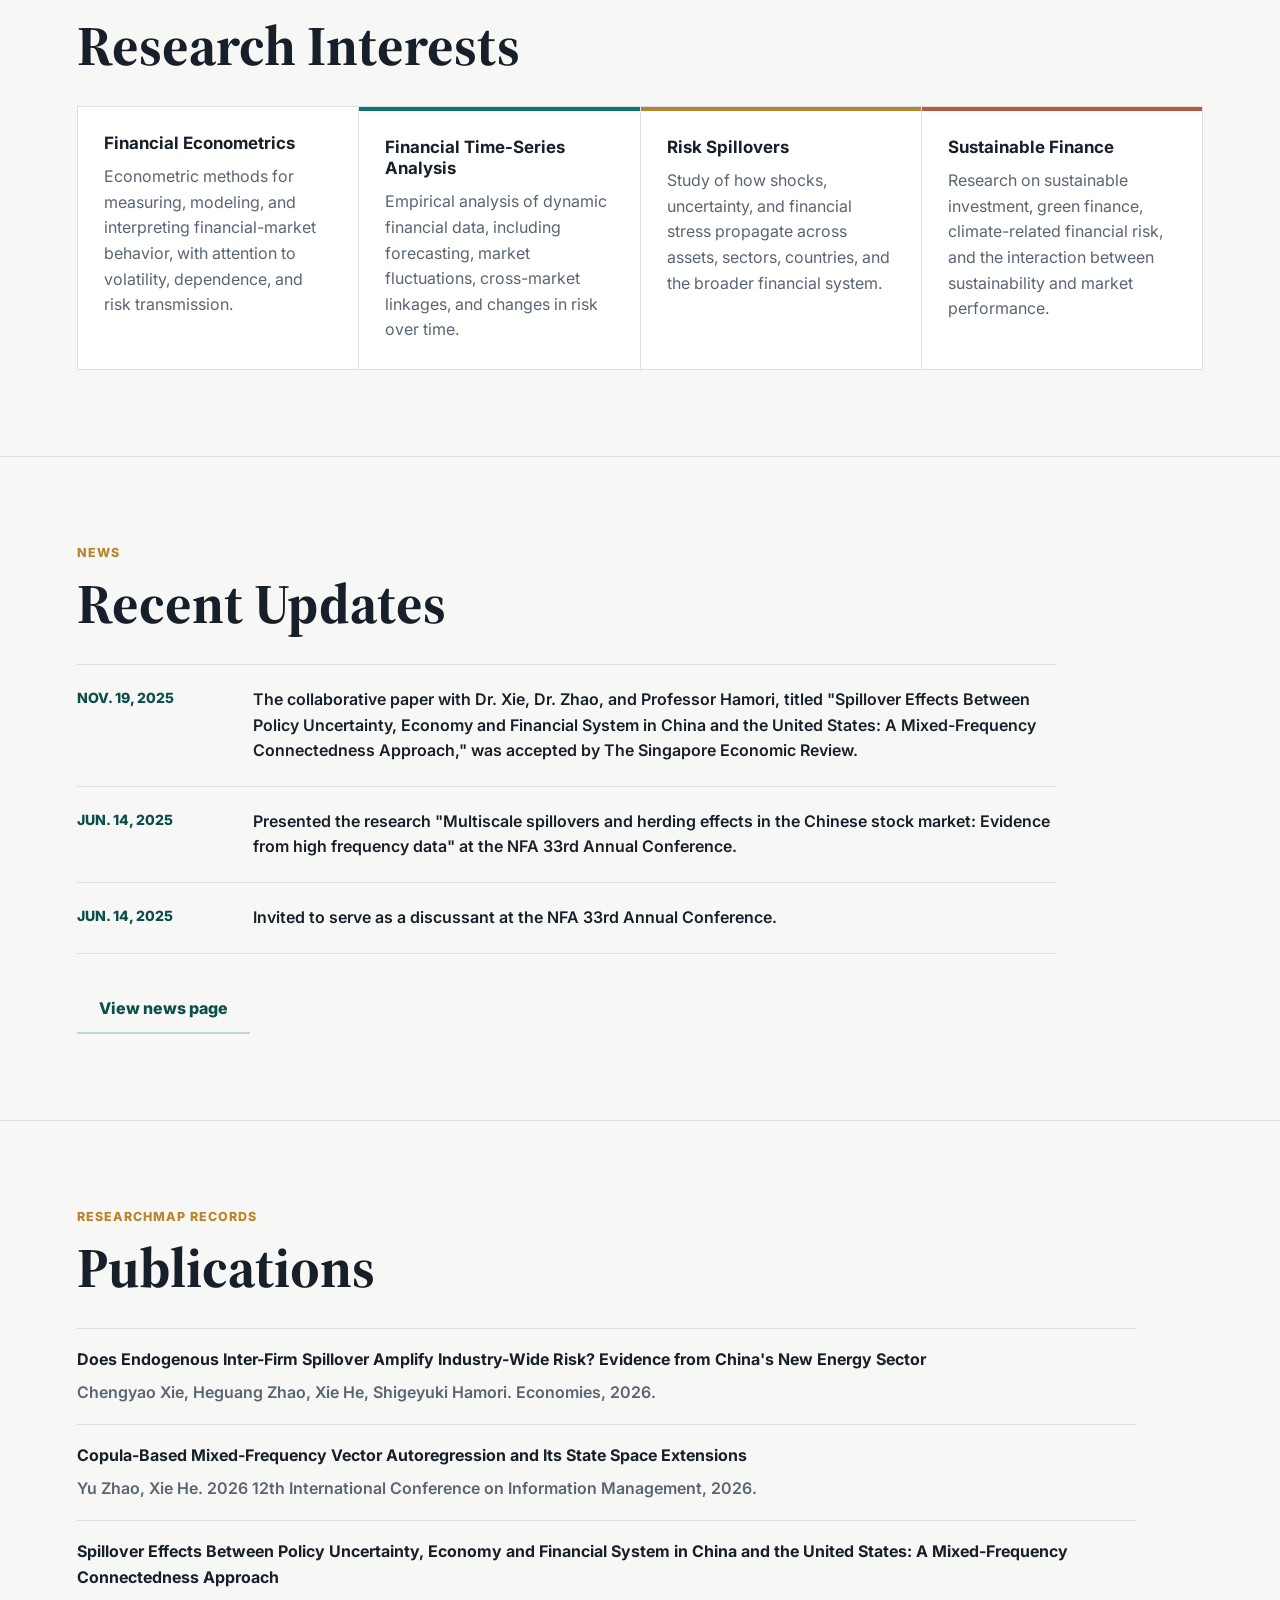
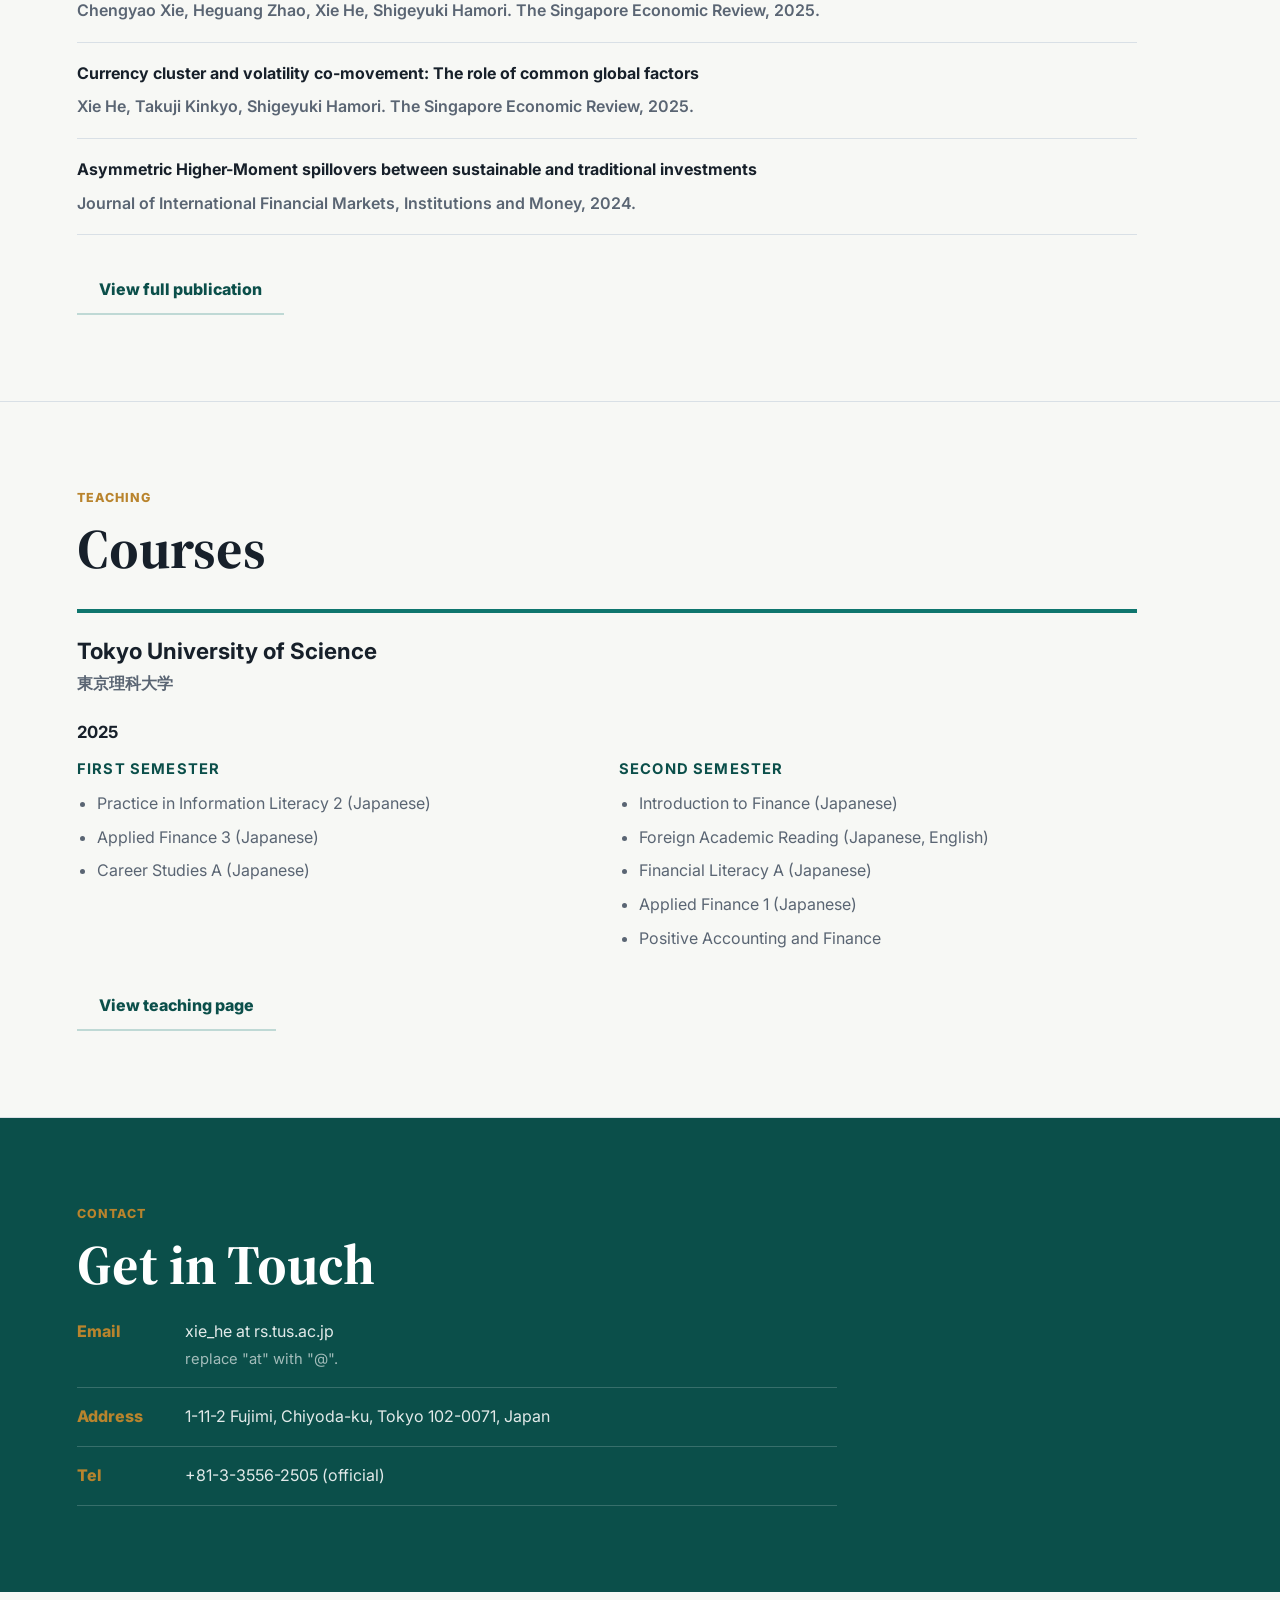
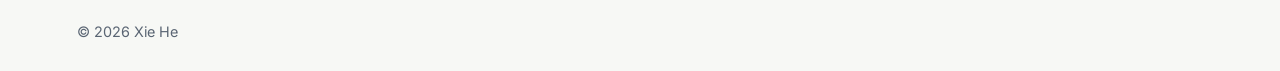
==== commit a6948462: "Add affiliated positions to profile" ====
--- a/index.html
+++ b/index.html
@@ -66,7 +66,13 @@
           <dl class="facts">
             <div>
               <dt>Current Position</dt>
-              <dd>Junior Associate Professor, School of Management, Tokyo University of Science</dd>
+              <dd>
+                <ul>
+                  <li>Junior Associate Professor, School of Management, Tokyo University of Science</li>
+                  <li>Researcher, Graduate School of Economics, Kobe University</li>
+                  <li>Visiting Researcher, The Institute of Statistical Mathematics</li>
+                </ul>
+              </dd>
             </div>
             <div>
               <dt>Ph.D.</dt>
--- a/styles.css
+++ b/styles.css
@@ -235,6 +235,15 @@
   font-weight: 600;
 }
 
+.facts ul {
+  margin: 0;
+  padding-left: 18px;
+}
+
+.facts li + li {
+  margin-top: 8px;
+}
+
 .research-list {
   display: grid;
   grid-template-columns: repeat(4, minmax(0, 1fr));
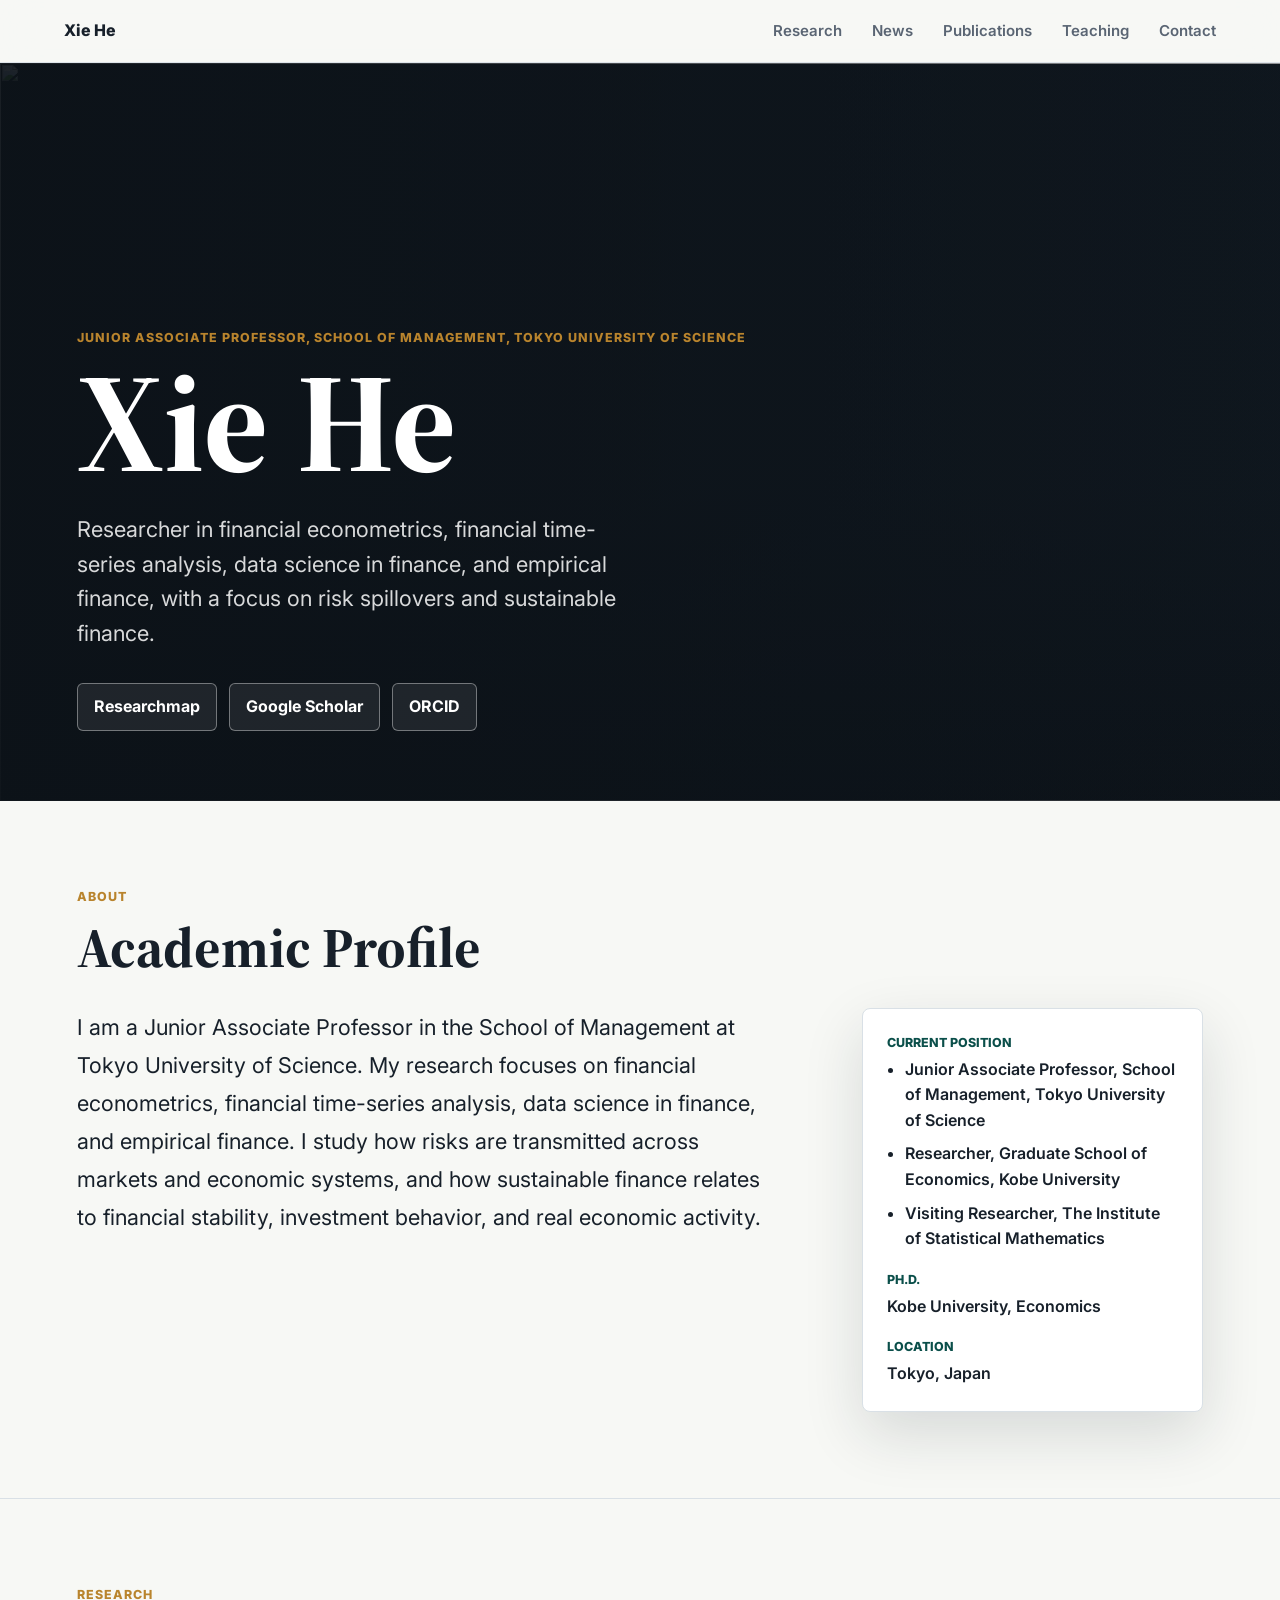
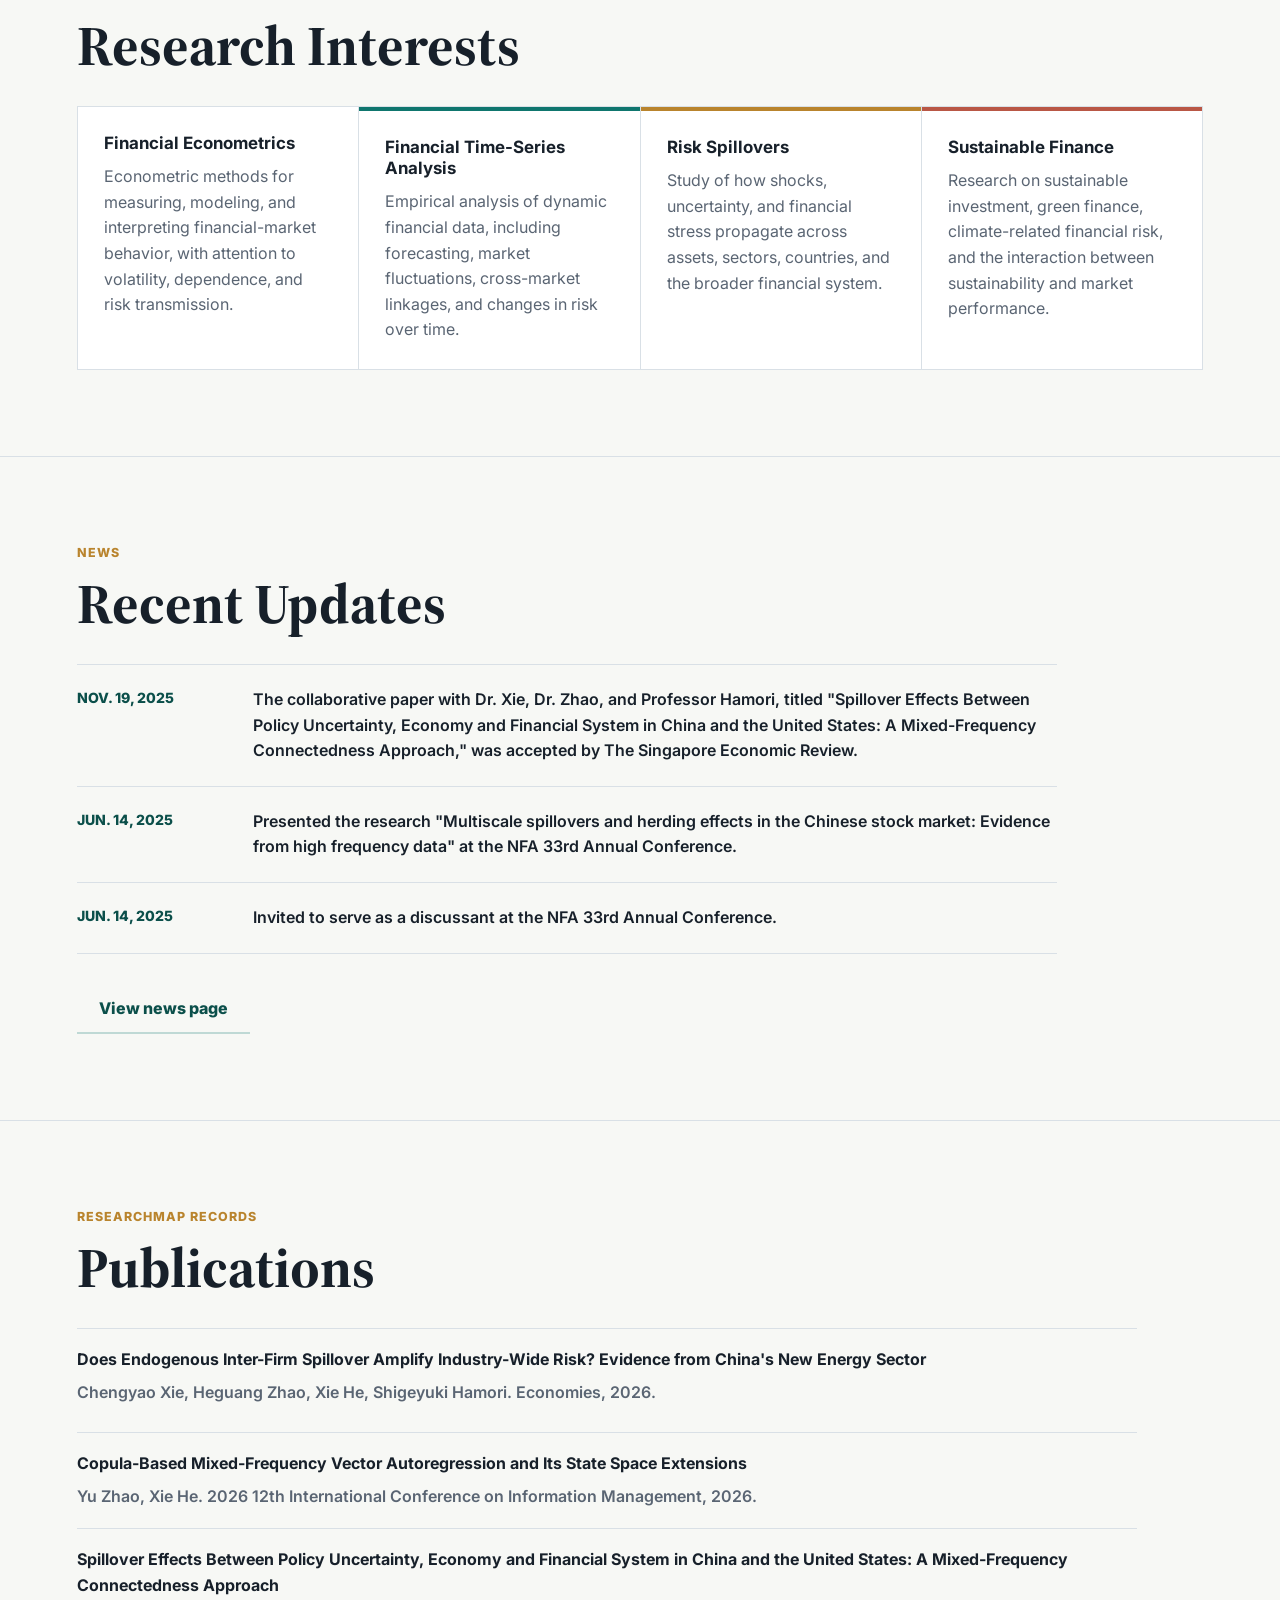
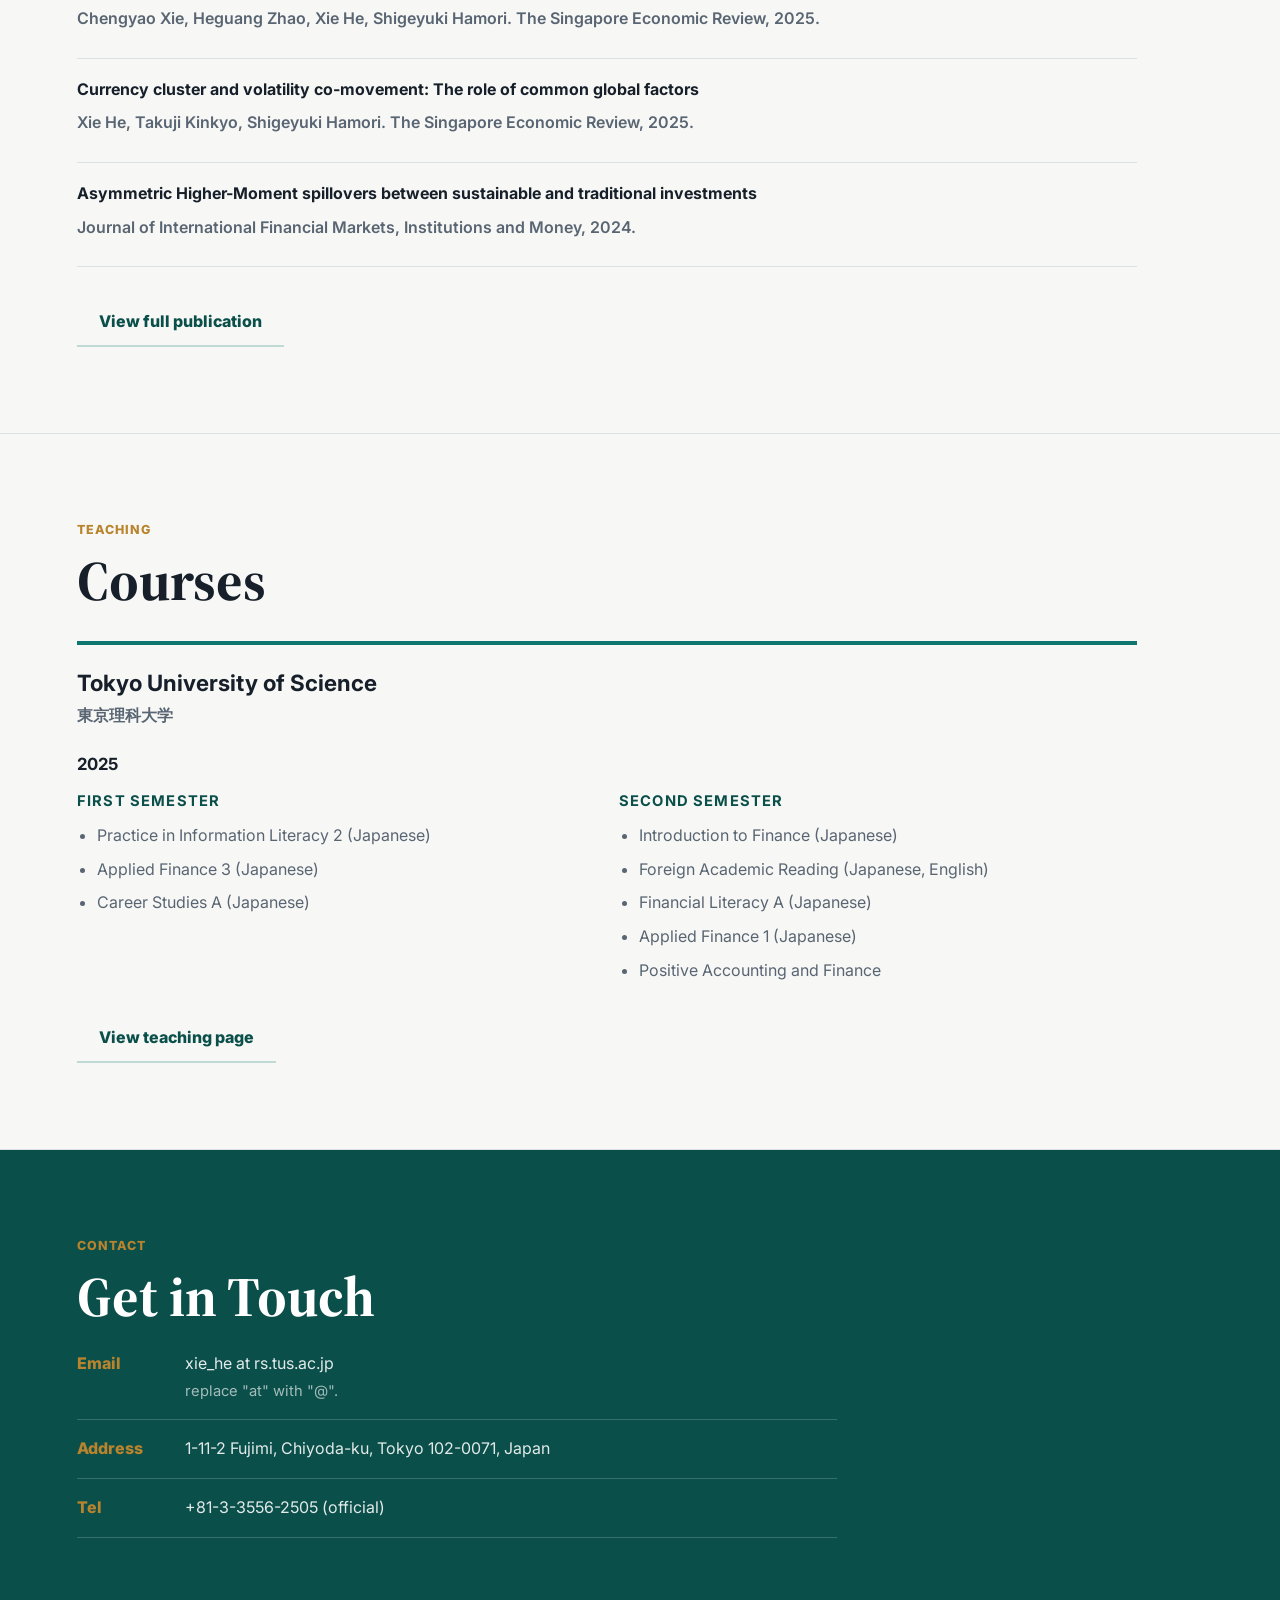
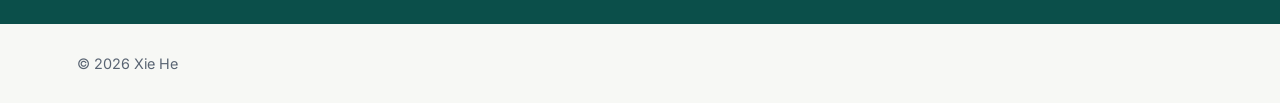
==== commit 0bd8d2ac: "Add publication abstract hover previews" ====
--- a/index.html
+++ b/index.html
@@ -172,6 +172,10 @@
           <li>
             <a class="pub-title" href="https://doi.org/10.3390/economies14060197" target="_blank" rel="noreferrer">Does Endogenous Inter-Firm Spillover Amplify Industry-Wide Risk? Evidence from China's New Energy Sector</a>
             <span class="pub-meta">Chengyao Xie, Heguang Zhao, Xie He, Shigeyuki Hamori. Economies, 2026.</span>
+            <div class="pub-abstract">
+              <strong>Abstract</strong>
+              <p>This study examines whether endogenous inter-firm volatility spillovers amplify industry risk in China's new energy sector. It constructs a leave-one-out industry index under a market-industry two-factor framework, extracts residual stock returns, and estimates firm-level residual conditional volatility. Based on these volatility series, the LASSO-VAR connectedness approach is employed to identify the direction, magnitude, and structure of firm-specific volatility spillovers across firms. The findings suggest that industry risk is driven not only by external shocks, but also by amplification mechanisms operating within the inter-firm network that are not captured by common factor models alone.</p>
+            </div>
           </li>
           <li>
             <a class="pub-title" href="https://researchmap.jp/xie_he/published_papers/52926385?lang=en" target="_blank" rel="noreferrer">Copula-Based Mixed-Frequency Vector Autoregression and Its State Space Extensions</a>
@@ -180,14 +184,26 @@
           <li>
             <a class="pub-title" href="https://doi.org/10.1142/S0217590825480029" target="_blank" rel="noreferrer">Spillover Effects Between Policy Uncertainty, Economy and Financial System in China and the United States: A Mixed-Frequency Connectedness Approach</a>
             <span class="pub-meta">Chengyao Xie, Heguang Zhao, Xie He, Shigeyuki Hamori. The Singapore Economic Review, 2025.</span>
+            <div class="pub-abstract">
+              <strong>Abstract</strong>
+              <p>This study investigates the risk spillovers of economic policy uncertainty across macroeconomic and financial systems in China and the United States using mixed-frequency data. Employing a mixed-frequency connectedness approach, the analysis integrates monthly macroeconomic indicators with weekly financial variables to more accurately capture cross-country transmission mechanisms.</p>
+            </div>
           </li>
           <li>
             <a class="pub-title" href="https://doi.org/10.1142/S0217590825500158" target="_blank" rel="noreferrer">Currency cluster and volatility co-movement: The role of common global factors</a>
             <span class="pub-meta">Xie He, Takuji Kinkyo, Shigeyuki Hamori. The Singapore Economic Review, 2025.</span>
+            <div class="pub-abstract">
+              <strong>Abstract</strong>
+              <p>We investigate the role of common global factors in driving exchange rate behavior, with a particular focus on volatility and volatility co-movement. Utilizing the multivariate factor stochastic volatility model, we identify that exchange rate volatilities are best explained by a three-factor model. The results highlight the role of global factors in shaping currency dynamics.</p>
+            </div>
           </li>
           <li>
             <a class="pub-title" href="https://doi.org/10.1016/j.intfin.2024.102078" target="_blank" rel="noreferrer">Asymmetric Higher-Moment spillovers between sustainable and traditional investments</a>
             <span class="pub-meta">Journal of International Financial Markets, Institutions and Money, 2024.</span>
+            <div class="pub-abstract">
+              <strong>Abstract</strong>
+              <p>This study proposes a framework that decomposes volatility and higher-moment kurtosis into good and bad volatility/kurtosis related to positive and negative shocks. It analyzes spillover effects between sustainable and traditional investments and shows that bad volatility spillovers dominate good volatility spillovers during most periods, while good kurtosis spillovers usually dominate bad kurtosis spillovers.</p>
+            </div>
           </li>
         </ol>
         <div class="text-link-row">
@@ -259,5 +275,6 @@
     <footer class="site-footer">
       <span>© 2026 Xie He</span>
     </footer>
+    <script src="abstracts.js"></script>
   </body>
 </html>
--- a/styles.css
+++ b/styles.css
@@ -365,6 +365,33 @@
   font-weight: 600;
 }
 
+.pub-abstract {
+  grid-column: 1 / -1;
+  max-height: 0;
+  margin-top: 0;
+  overflow: hidden;
+  color: var(--muted);
+  font-size: 0.94rem;
+  line-height: 1.65;
+  opacity: 0;
+  transition: max-height 0.28s ease, margin-top 0.28s ease, opacity 0.22s ease;
+}
+
+.publication-list li:hover .pub-abstract,
+.publication-list li:focus-within .pub-abstract,
+.publication-list li.abstract-open .pub-abstract {
+  max-height: 520px;
+  margin-top: 4px;
+  opacity: 1;
+}
+
+.pub-abstract strong {
+  color: var(--teal-dark);
+  font-size: 0.78rem;
+  letter-spacing: 0.08em;
+  text-transform: uppercase;
+}
+
 .publication-summary {
   max-width: 680px;
   margin: 0 0 24px;
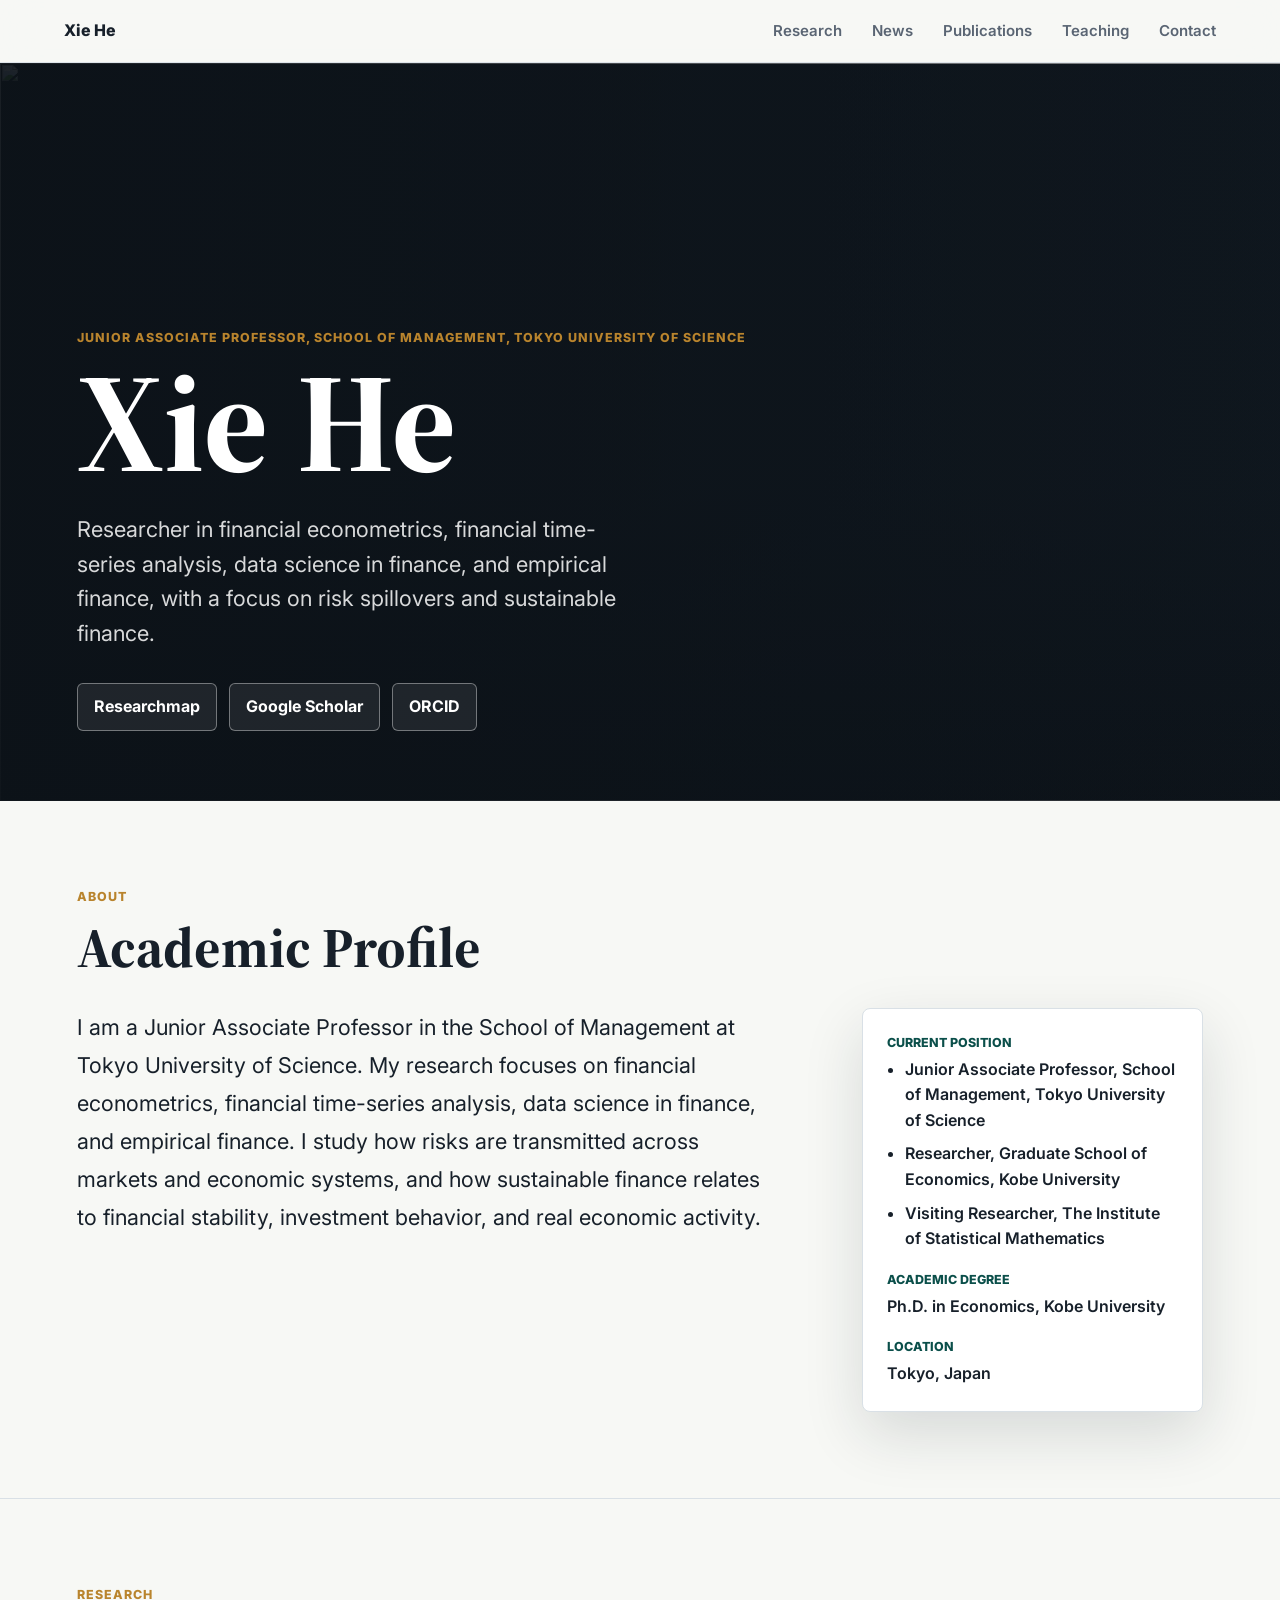
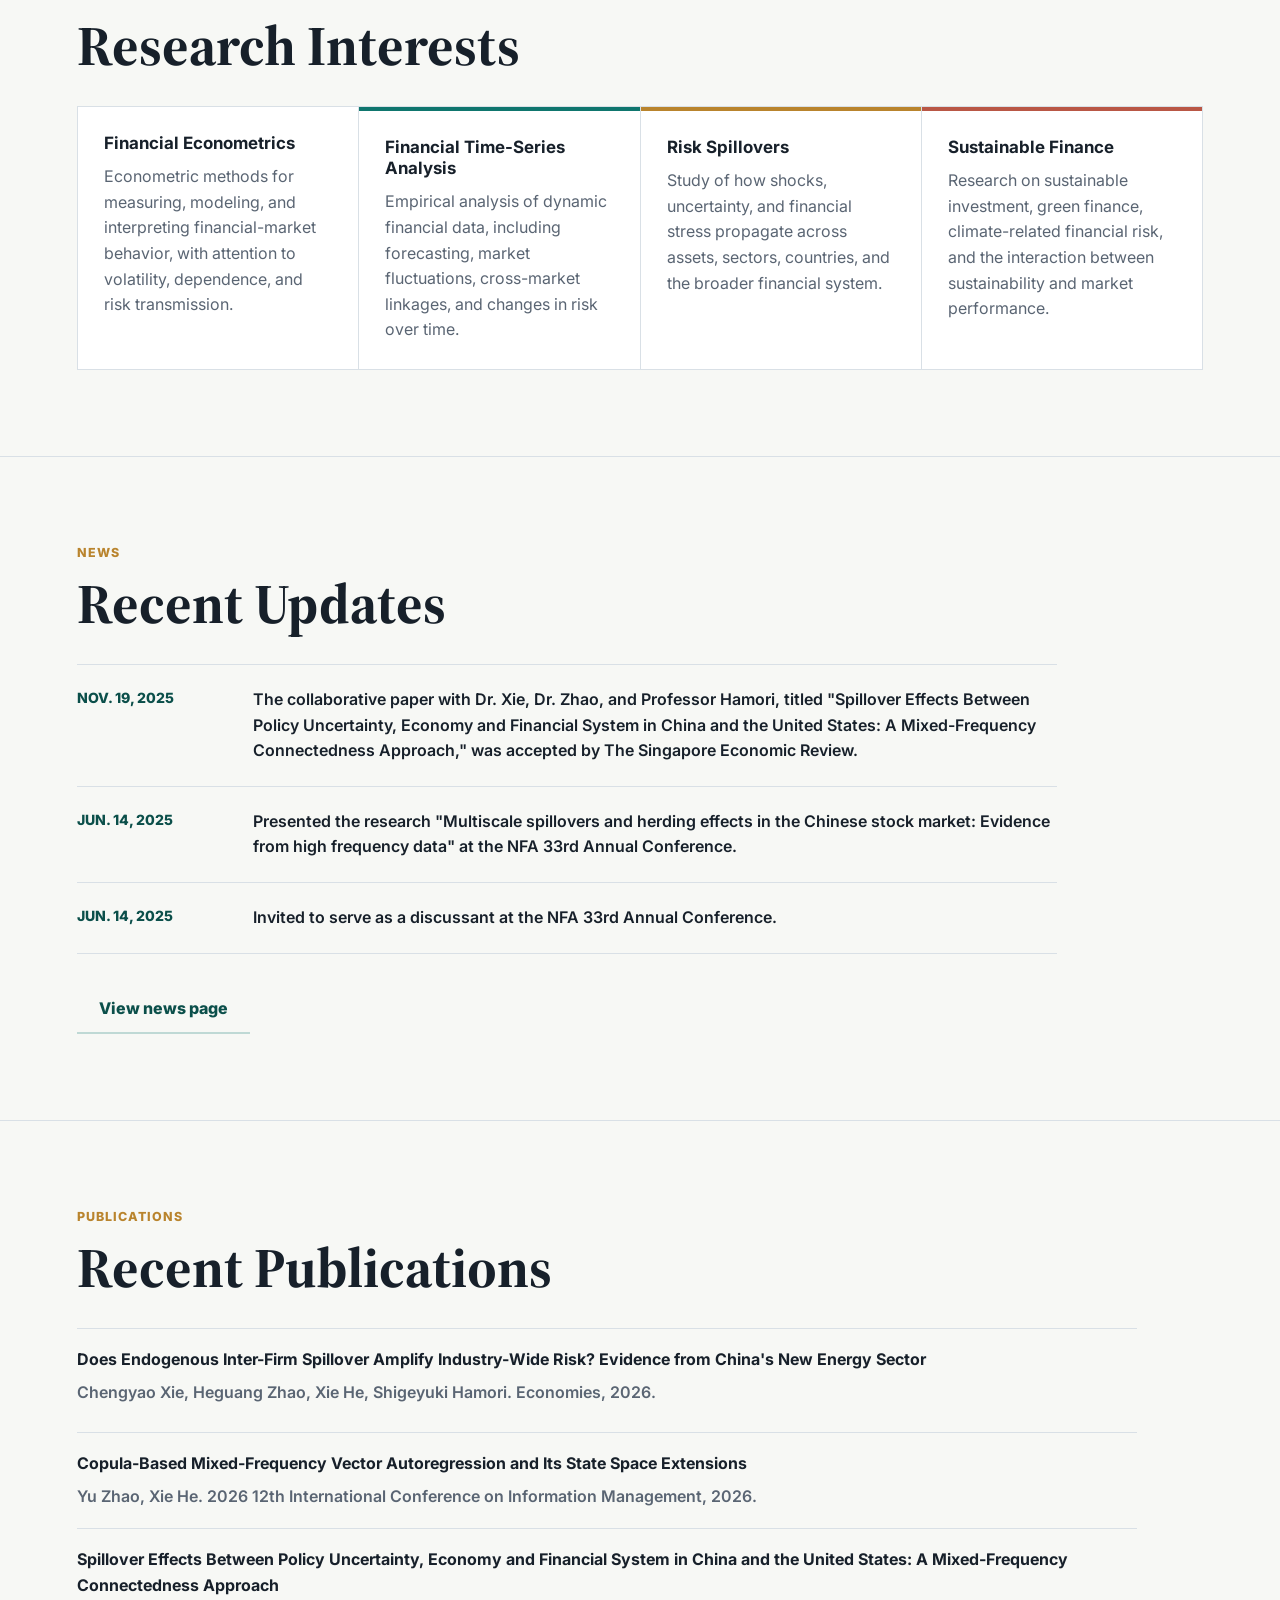
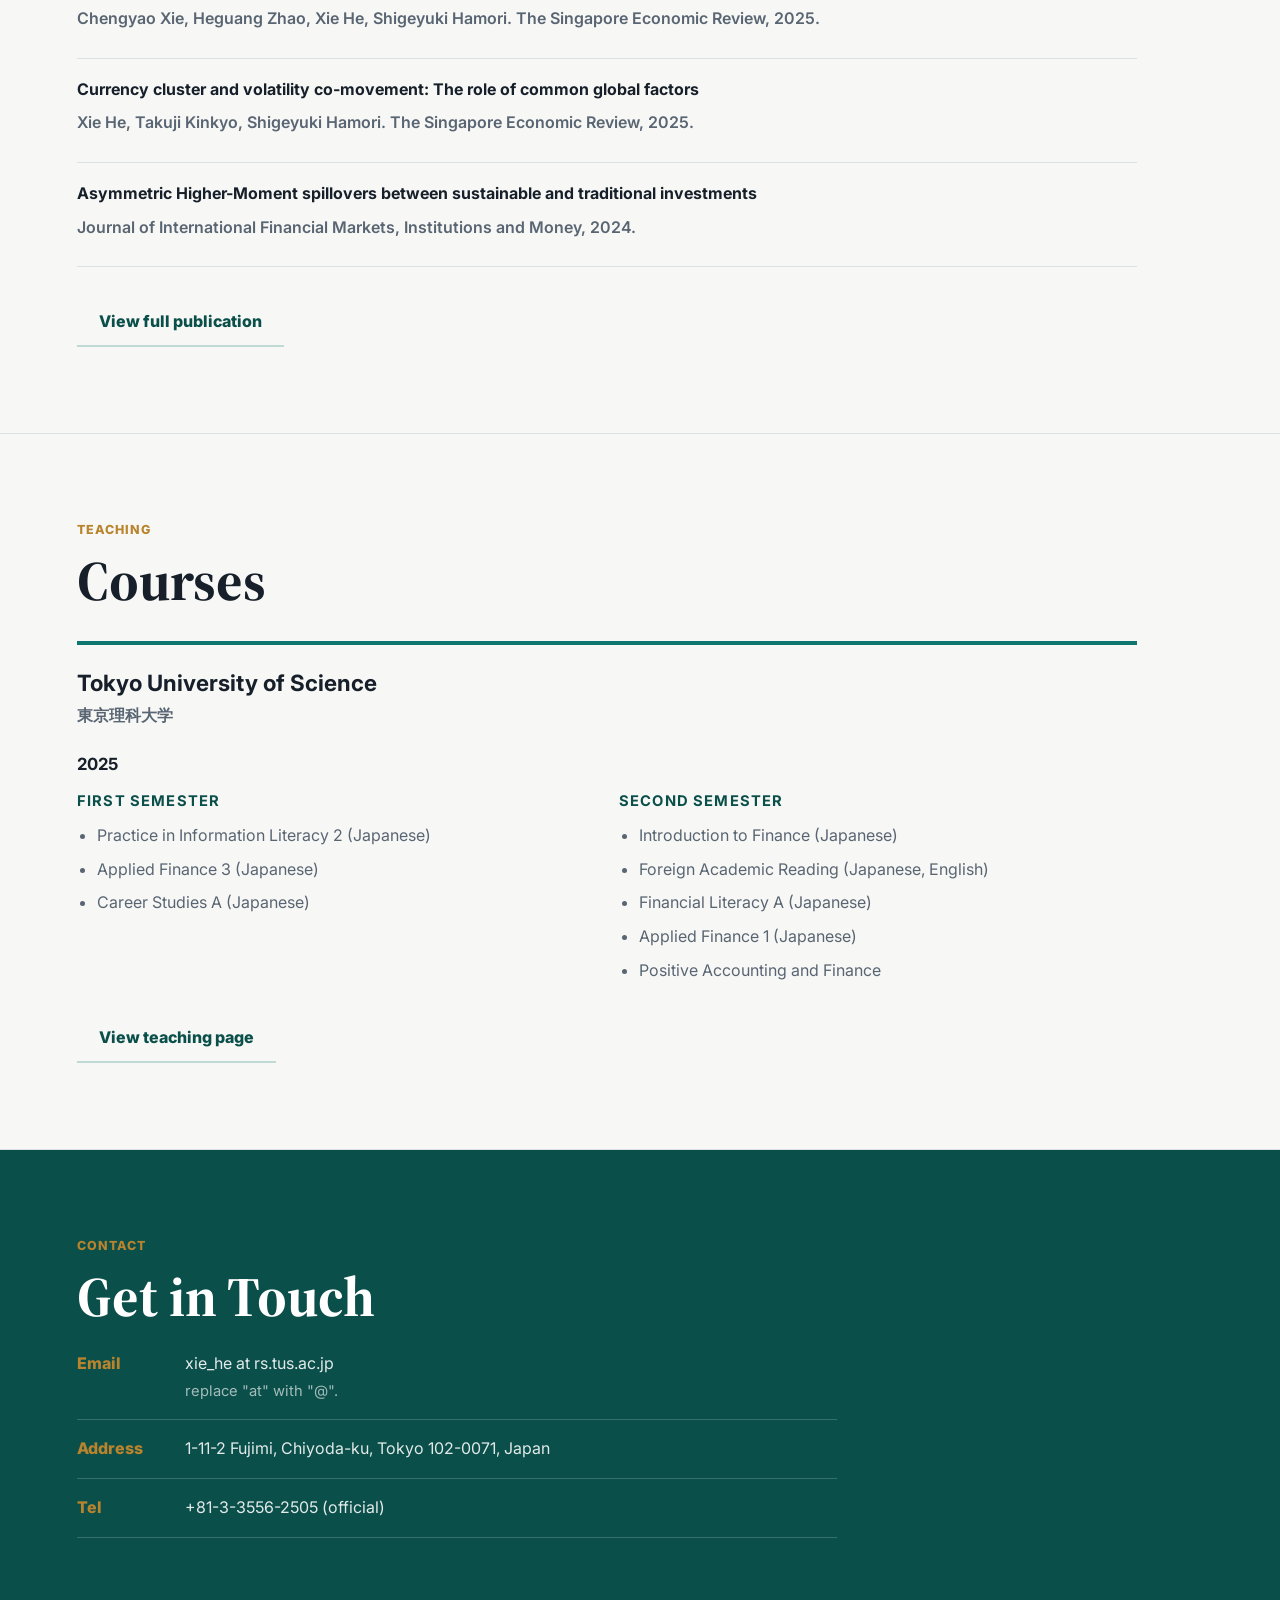
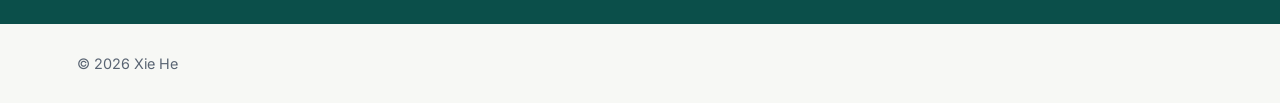
==== commit 22d53267: "Update homepage profile and publication labels" ====
--- a/index.html
+++ b/index.html
@@ -75,8 +75,8 @@
               </dd>
             </div>
             <div>
-              <dt>Ph.D.</dt>
-              <dd>Kobe University, Economics</dd>
+              <dt>Academic Degree</dt>
+              <dd>Ph.D. in Economics, Kobe University</dd>
             </div>
             <div>
               <dt>Location</dt>
@@ -165,8 +165,8 @@
 
       <section id="publications" class="band publications" aria-labelledby="publications-title">
         <div class="section-heading">
-          <p class="section-kicker">Researchmap Records</p>
-          <h2 id="publications-title">Publications</h2>
+          <p class="section-kicker">Publications</p>
+          <h2 id="publications-title">Recent Publications</h2>
         </div>
         <ol class="publication-list featured">
           <li>
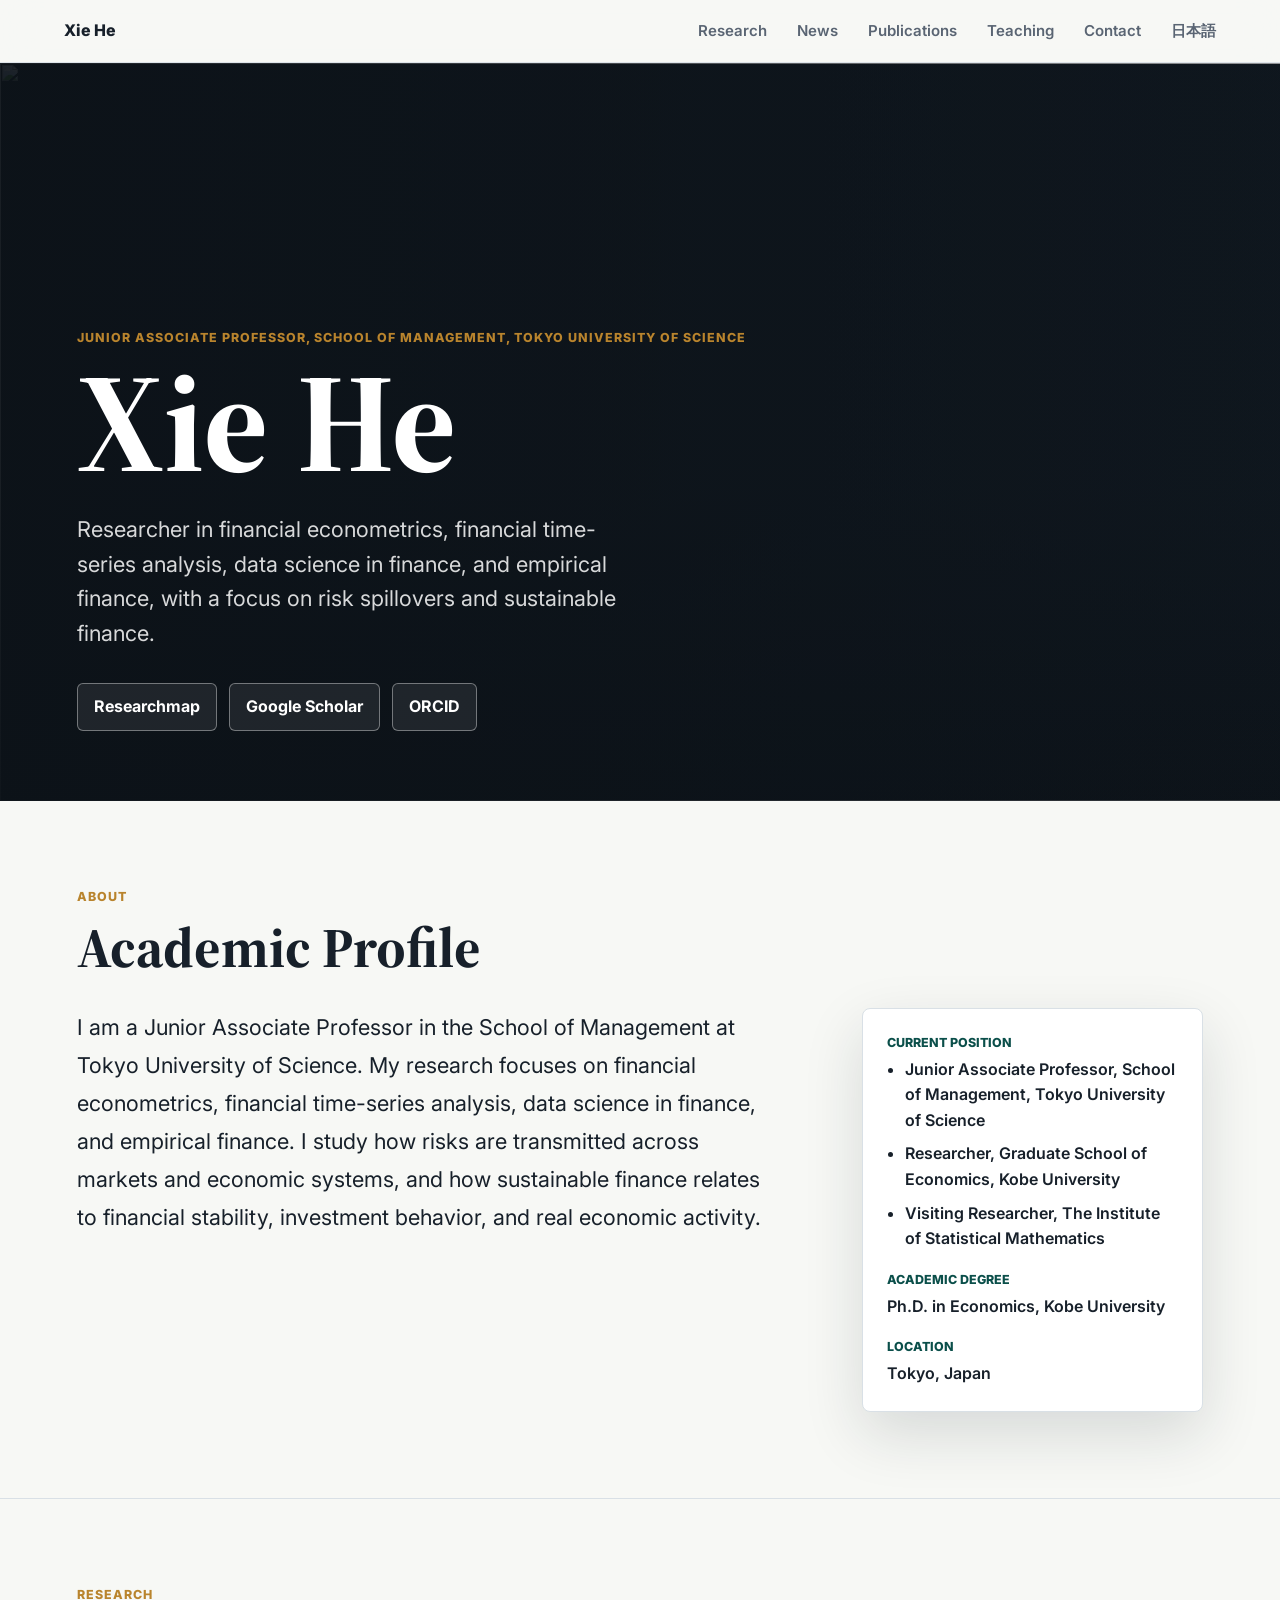
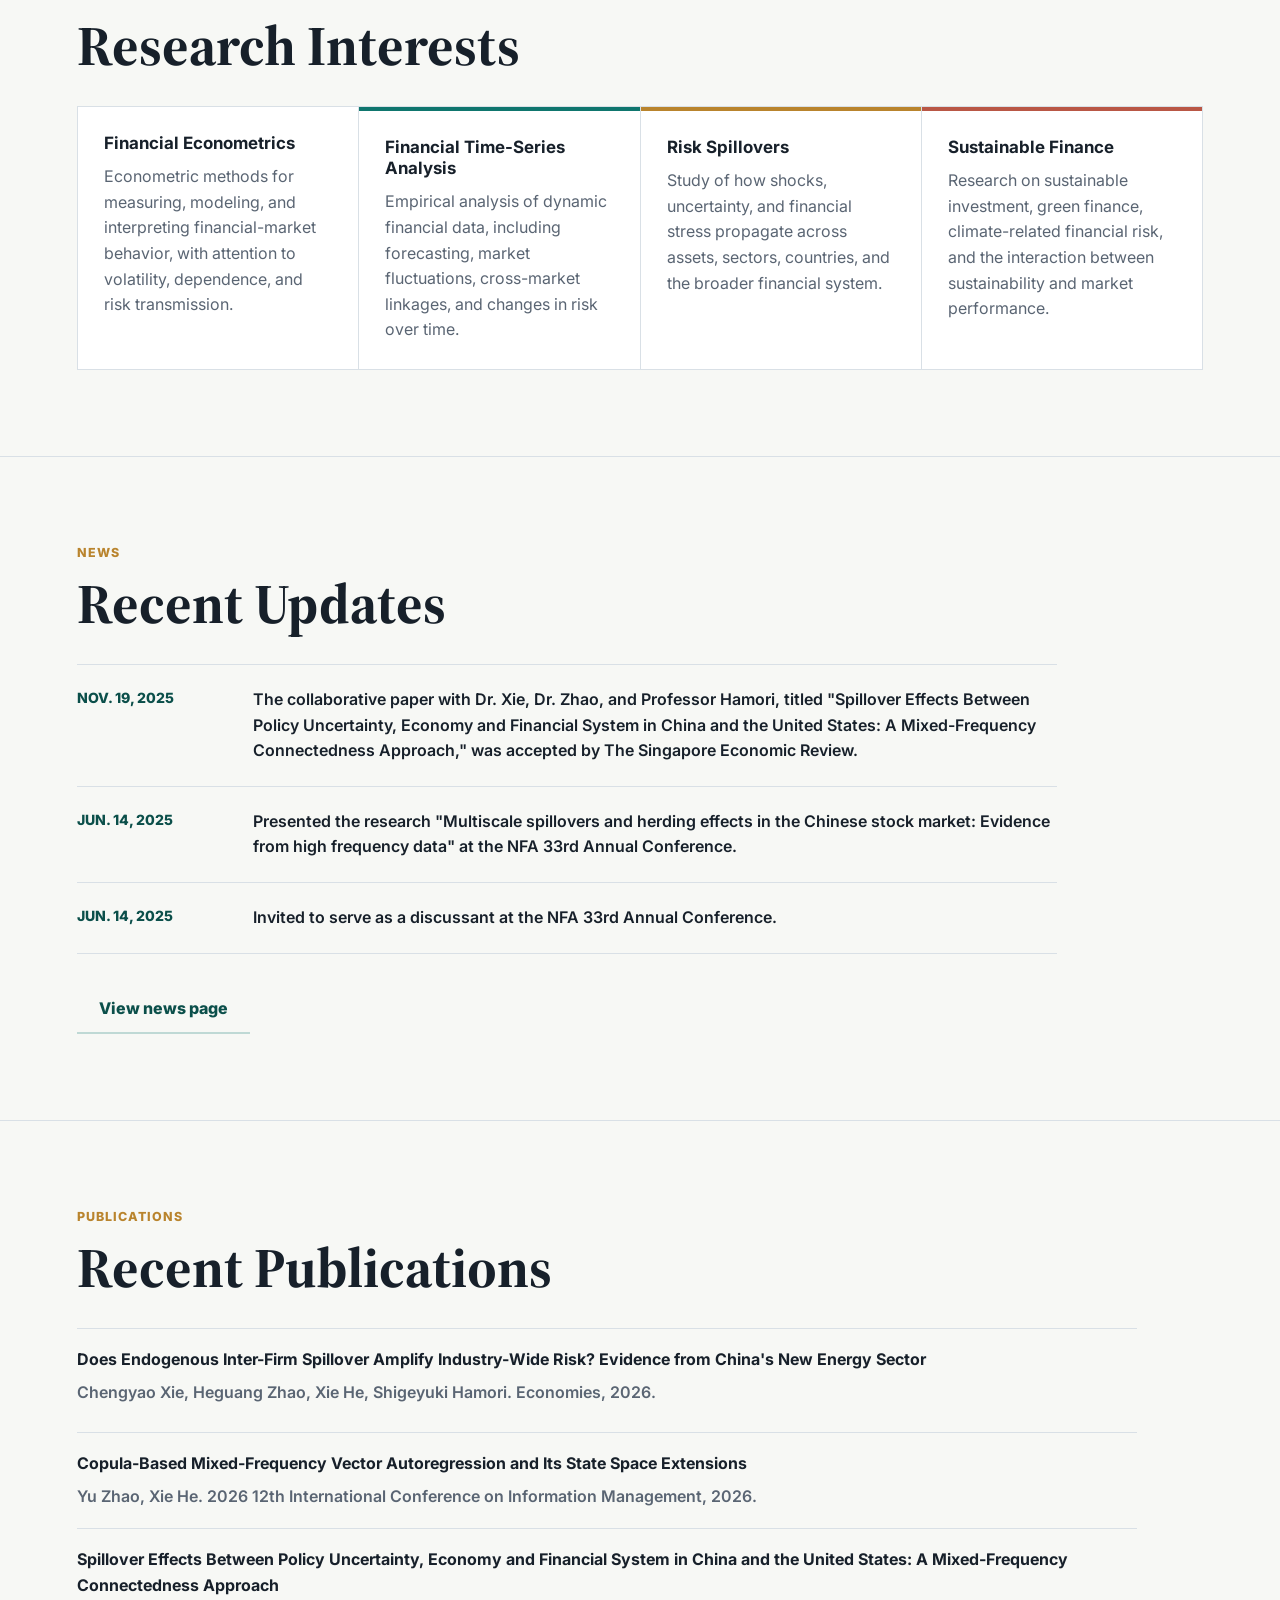
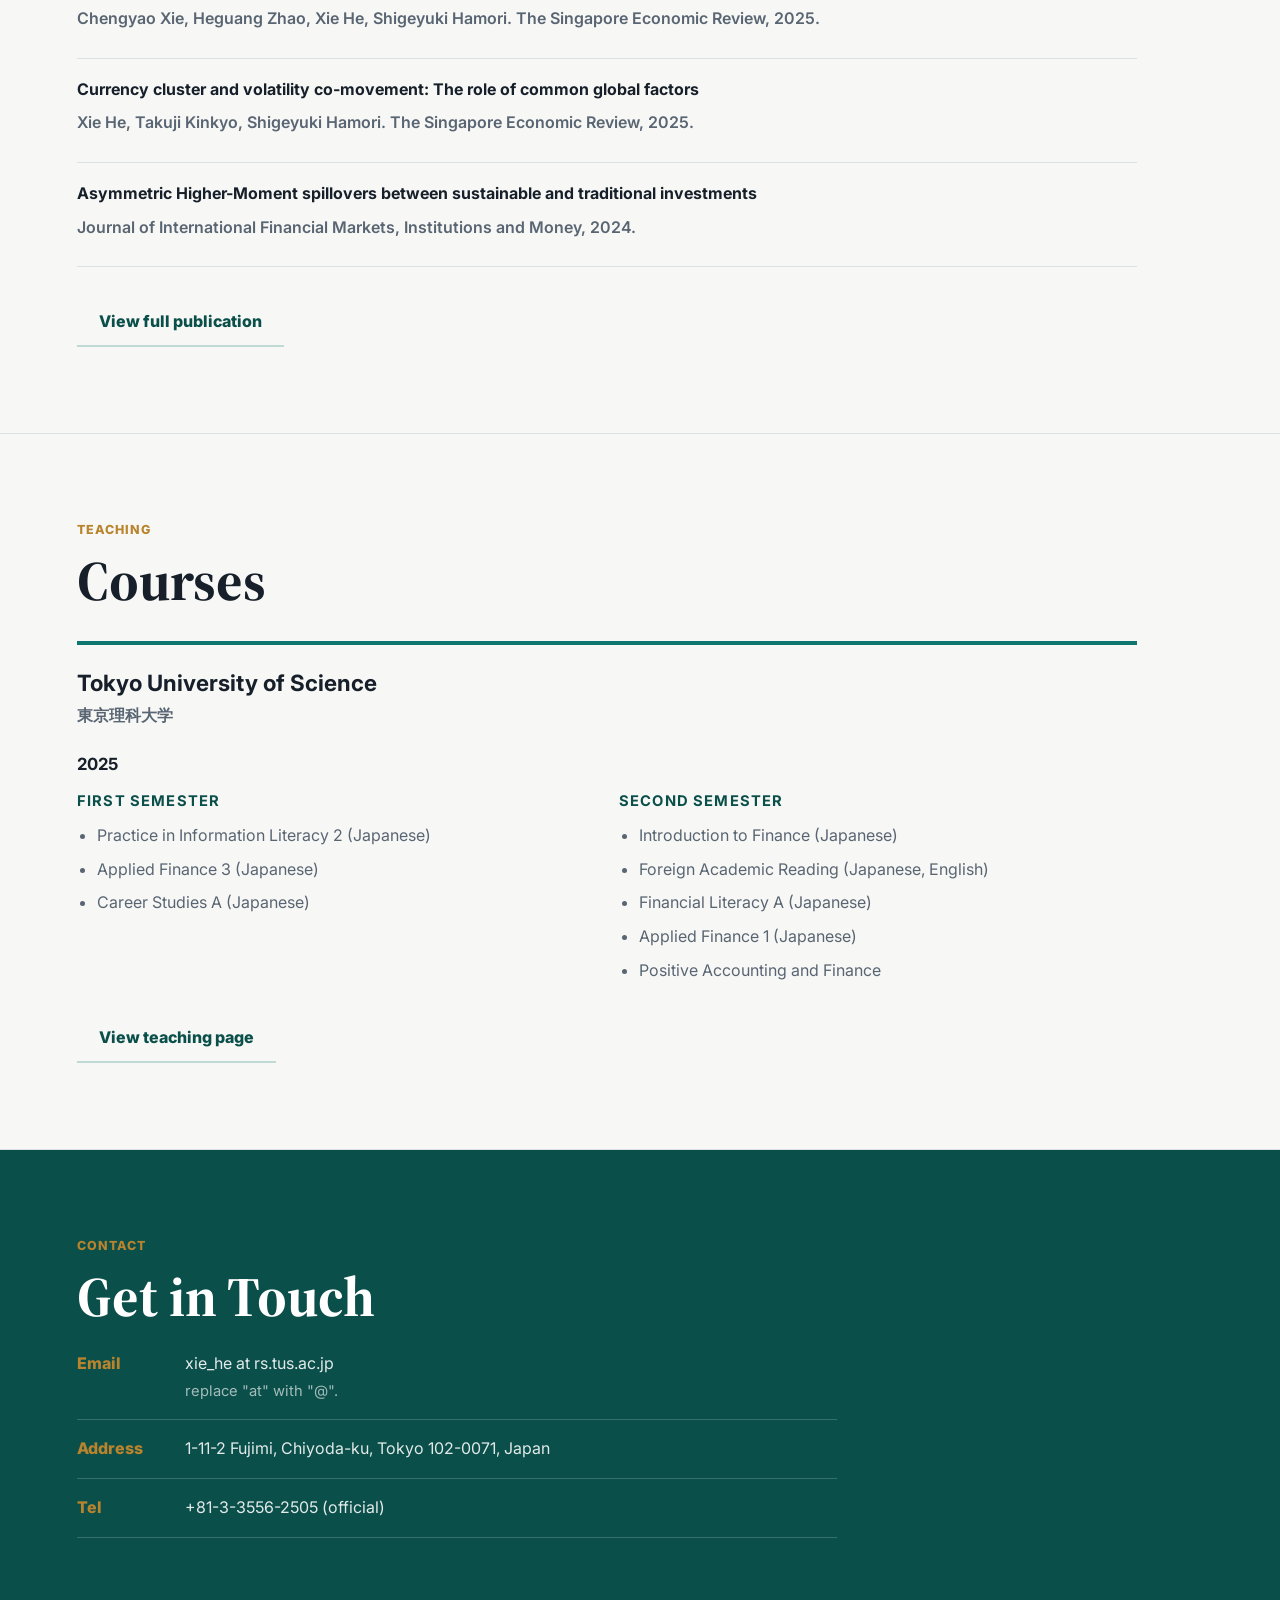
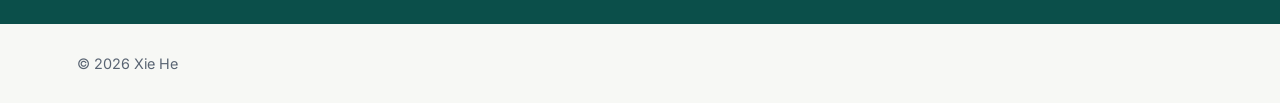
==== commit b935b6e4: "Remove Japanese hero profile button" ====
--- a/index.html
+++ b/index.html
@@ -25,6 +25,7 @@
         <a href="#publications">Publications</a>
         <a href="#teaching">Teaching</a>
         <a href="#contact">Contact</a>
+        <a href="ja/index.html" lang="ja">日本語</a>
       </nav>
     </header>
 
--- a/styles.css
+++ b/styles.css
@@ -23,7 +23,7 @@
   margin: 0;
   color: var(--ink);
   background: var(--paper);
-  font-family: Inter, system-ui, -apple-system, BlinkMacSystemFont, "Segoe UI", sans-serif;
+  font-family: Inter, "Hiragino Sans", "Yu Gothic", "Meiryo", system-ui, -apple-system, BlinkMacSystemFont, "Segoe UI", sans-serif;
   line-height: 1.6;
 }
 
